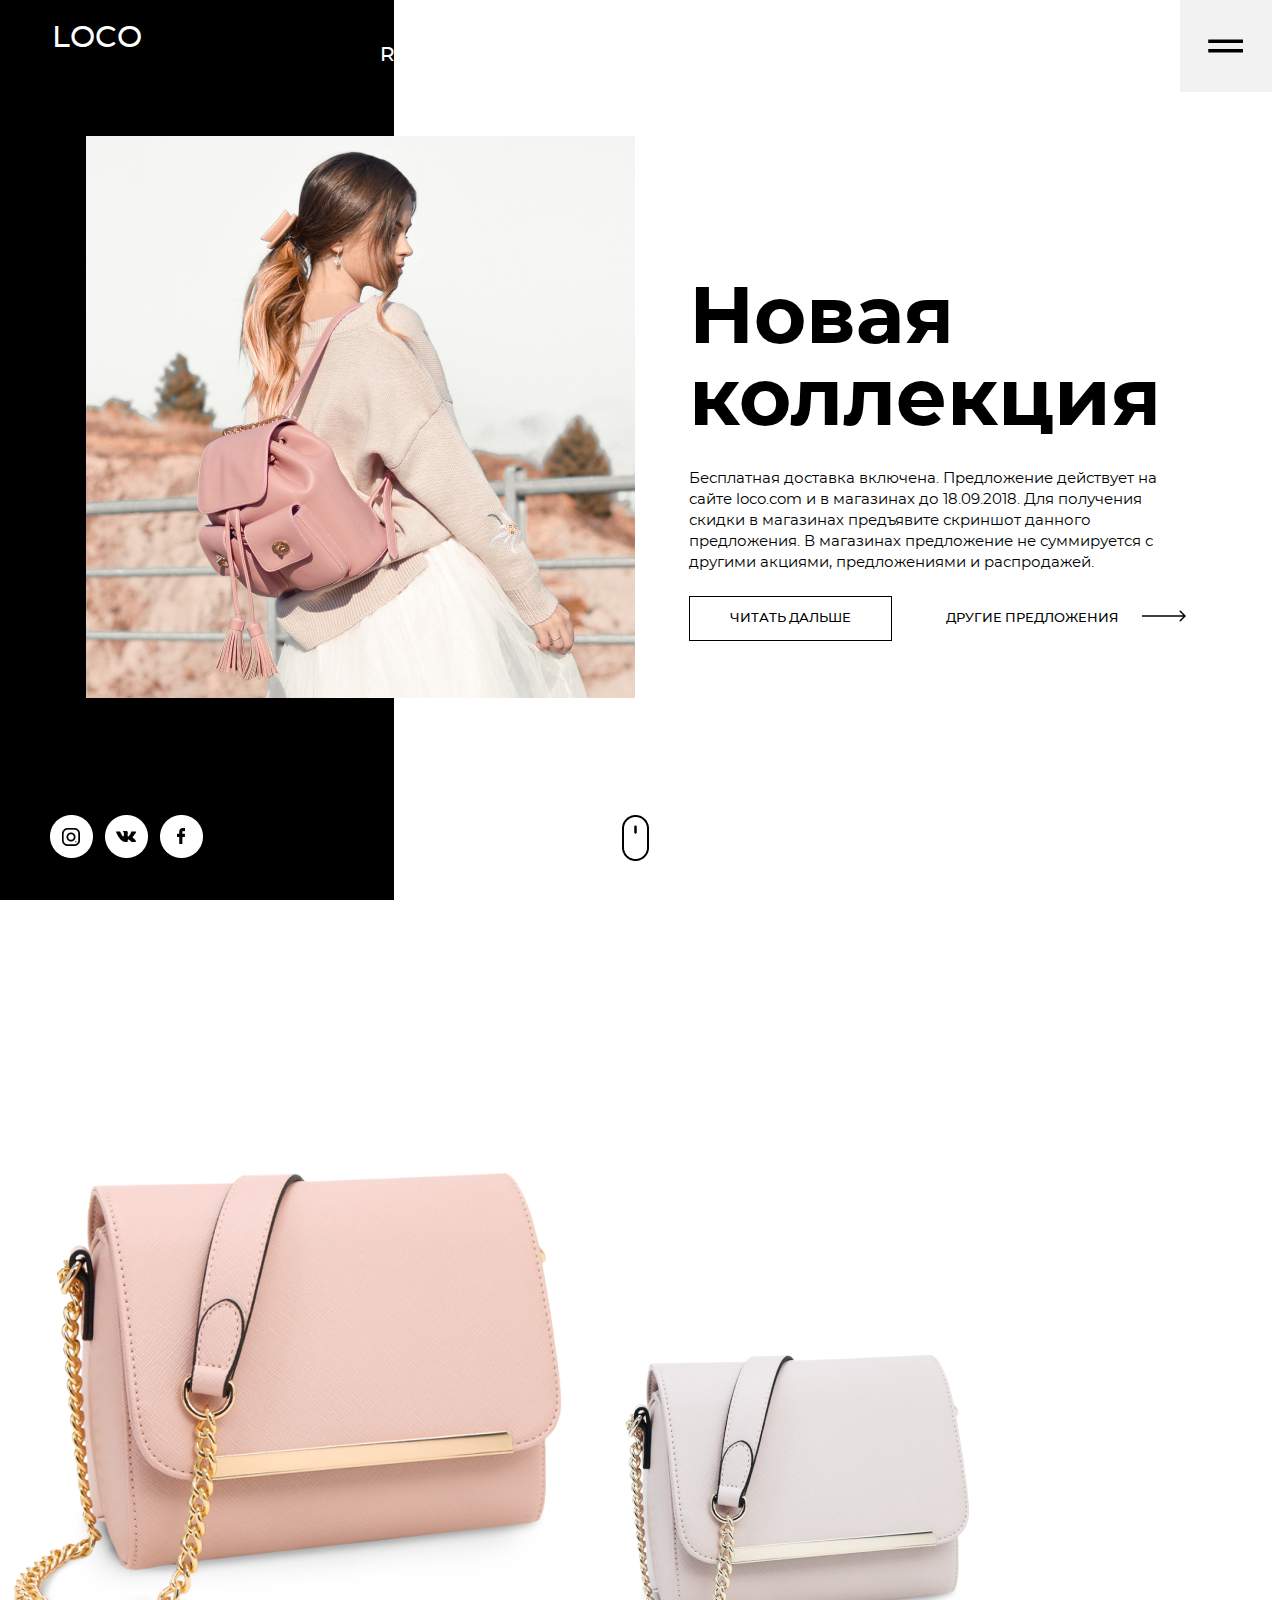
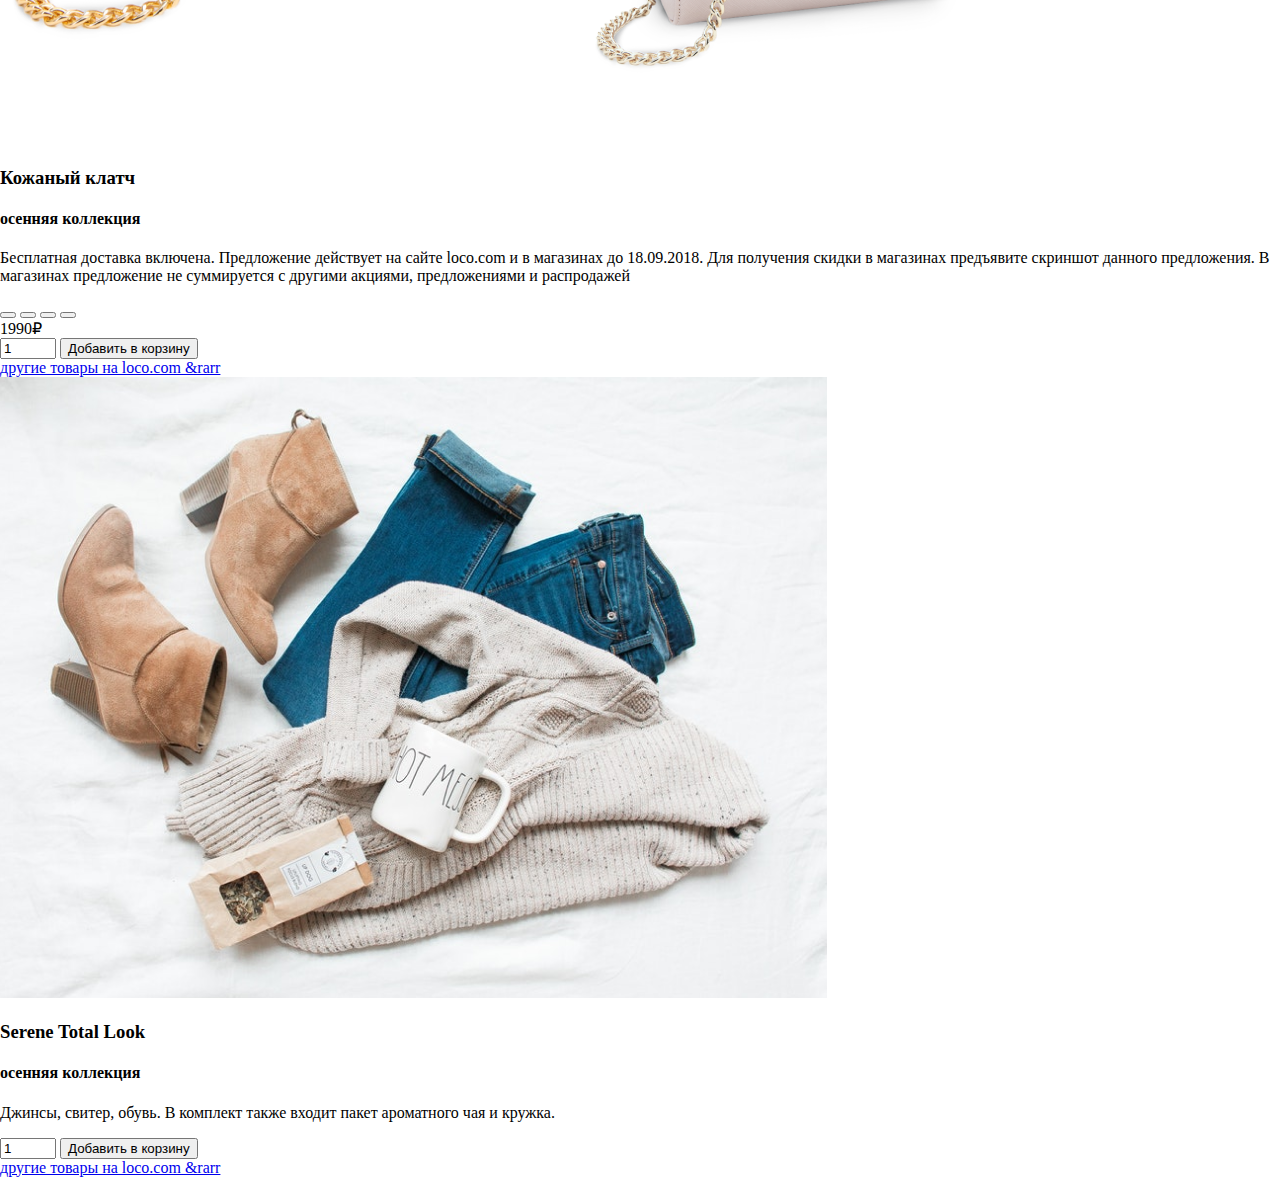
==== index.html @ 94080420 "посавить flex элементы" ====
<!DOCTYPE html>
<html lang="en" dir="ltr">
  <head>
    <meta charset="utf-8">
    <meta name="viewport" content="width=device-width, initial-scale=1.0">
    <title>Loco</title>
    <link rel="stylesheet" href="./fonts.css">
    <link rel="stylesheet" href="./style.css">
  </head>
  <body>
    <section class="wrapper">
    <section class="container">
      <section class="article">
        <header class="article__header">
          <h1 class="article-header__title">
           LOCO
          </h1>
        <select name="article-header__list" class="
    language">
          <option value="RU">RU</option>
          <option value="ENG">ENG</option>
        </select>
        <img src="./img/Vector.png" alt="arrow" class="article-header__arrow">
        <section class="article-header__burger">
         <img src="./img/Menu.png" alt="menu-burger">
        </section>
        </header>
      <section class="article__inner">
      <section class="article-inner__main-picture">
        <img src="./img/pete-bellis-432867-unsplash.png" alt="girl with satchel">
      </section>
      <section class="article-inner__content">
        <h2 class="article-inner__title">
          Новая коллекция
        </h2>
        <p class="article-inner__text">
          Бесплатная доставка включена. Предложение действует на сайте loco.com и в магазинах до 18.09.2018. Для получения скидки в магазинах предъявите скриншот данного предложения. В магазинах предложение не суммируется с другими акциями, предложениями и распродажей.
        </p>
        <section class="article-inner__anchor">
          <a href="#" class="article-inner__anchor-link anchor-link--border">ЧИТАТЬ ДАЛЬШЕ</a>
          <a href="#" class="article-inner__anchor-link">ДРУГИЕ ПРЕДЛОЖЕНИЯ</a>
          <a href="#" class="article-inner__anchor-arrow"><img src="./img/Vector%202.1.png" alt="arrow"></a>
        </section>
        </section>
       </section>
      <section class="article__footer">
        <section class="article-footer__btn">
            <a href="#" class="btn-list btn-list__instagram"> <img src="./img/INST.png" alt="insta"></a>
            <a href="#" class="btn-list btn-list__vk">  <img src="./img/VK.png" alt="vk"></a>
            <a href="#" class="btn-list btn-list__facebook"> <img src="./img/FB.png" alt="facebook"></a>
        </section>
           <img src="./img/Rectangle%2010.png" alt="scroll" class="scrollup-btn">
           <section>
         </section>
      </section>
  </section>
    <section class="content">
      <section class="content__picture">
        <img src="./img/10511040_001%202.1.png" alt="pink bag" class="contentt-picture__pink-bag">
        <img src="./img/10511040_001%202.1%20(2).png" alt="white bag" class="content-picture__white-bag">
      </section>
      <section class="content-description">
        <h3 class="content-description__title">
          Кожаный клатч
        </h3>
        <h4 class="content-description__subtitle">
          осенняя коллекция
        </h4>
        <p class="content-description__text">
          Бесплатная доставка включена. Предложение действует на сайте loco.com и в магазинах до 18.09.2018. Для получения скидки в магазинах предъявите скриншот данного предложения. В магазинах предложение не суммируется с другими акциями, предложениями и распродажей
        </p>
        <form class="content-description__btn-color">
          <button class="content-description__btn-color content-description__btn_grey"></button>
          <button class="content-description__btn-color content-description__btn_red"></button>
          <button class="content-description__btn-color content-description__btn_blue"></button>
          <button class="content-description__btn-color content-description__btn_green"></button>
        </form>
        <section class="content-description__price">
          1990₽
      </section>
      <form class="content-description__btn">
        <input content-description__btn content-description__btn-number type="number" name="num" min="1" max="10" value="1">
        <input class="content-description__btn contentsec-description__btn-bag" name="bag_button" type="button" value="Добавить в корзину">
      </form>
      <section class="content__anchor">
        <a href="#" class="content__anchor-link">другие товары на loco.com &rarr</a>
      </section>
    </section>
    <section class="contents">
      <section class="contents__picture">
        <img src="./img/photo-1516762689617-e1cffcef479d.png" alt="autumn clothes" class="content-picture__autumn clothes">
      </section>
      <section class="contents__description">
        <h3 class="contents-description__title">
          Serene Total Look
        </h3>
        <h4 class="contents-description__subtitle">
          осенняя коллекция
        </h4>
        <p class="contents-description__text">
          Джинсы, свитер, обувь. В комплект также входит пакет ароматного чая и кружка.
      <form class="contents-description__btn">
        <input  class="contents-description__btn contents-description__btn-number" type="number" name="num" min="1" max="10" value="1">
        <input class="contents-description__btn contents-description__btn-bag" name="bag_button" type="button" value="Добавить в корзину">
      </form>
      <section class="contents__anchor">
        <a href="#" class="contents__anchor-link">другие товары на loco.com &rarr</a>
      </section>
    </section>
  </section>
</section>
</section>
</section>
</body>
</html>
---- fonts.css ----
@font-face {
    font-family: 'montserratbold';
    src: url('./fonts/montserrat-bold-webfont.woff2') format('woff2'),
         url('./fonts/montserrat-bold-webfont.woff') format('woff');
    font-weight: 700;
    font-style: normal;

}

@font-face {
    font-family: 'montserratmedium';
    src: url('./fonts/montserrat-medium-webfont.woff2') format('woff2'),
         url('./fonts/montserrat-medium-webfont.woff') format('woff');
    font-weight: 500;
    font-style: normal;

}

@font-face {
    font-family: 'montserratregular';
    src: url('./fonts/montserrat-regular-webfont.woff2') format('woff2'),
         url('./fonts/montserrat-regular-webfont.woff') format('woff');
    font-weight: normal;
    font-style: normal;

}
---- style.css ----
@font-face {
    font-family: 'montserratbold';
    src: url('./fonts/montserrat-bold-webfont.woff2') format('woff2'),
         url('./fonts/montserrat-bold-webfont.woff') format('woff');
    font-weight: 700;
    font-style: normal;

}

@font-face {
    font-family: 'montserratmedium';
    src: url('./fonts/montserrat-medium-webfont.woff2') format('woff2'),
         url('./fonts/montserrat-medium-webfont.woff') format('woff');
    font-weight: 500;
    font-style: normal;

}

@font-face {
    font-family: 'montserratregular';
    src: url('./fonts/montserrat-regular-webfont.woff2') format('woff2'),
         url('./fonts/montserrat-regular-webfont.woff') format('woff');
    font-weight: normal;
    font-style: normal;

}

body {
  position: relative;
  margin-left: 0px;
  margin-top: 0px;
  padding: 0;

}

.wrapper {
  min-height: 100%;

}

.container {
  min-height: 100%;
  overflow: hidden;
  display: flex;
  flex-direction: column;
  width: 100%;
  max-width: 1440px;
  padding:0 0 0 0;
  margin: 0 auto;

}

.article {
   position: relative;
   min-height: 900px;
   display: flex;
   flex-direction: column;
   justify-content: space-between;
   padding-bottom: 0;

}

.article::before {
  content: '';
  position: absolute;
  z-index: -1;
  left: 0;
  top: 0;
  display: block;
  width: 31%;
  height: 100%;
  background-color: black;
}

.article__header {
  display: flex;
  align-items: flex-start;
  padding-left: 0;
  width: 100%;
  height: 92px;
  left: 0px;
  top: 0px;
}

.article-header__title {
  color: white;
  padding-left: 52px;

}

.article-header__title {
  color: white;
  left: 52px;
  top: 36px;
  font-family: 'montserratmedium';
  font-style: normal;
  font-weight: 500;
  font-size: 30px;
  line-height: 37px;

}

.language {
  -webkit-appearance: none;
  border-style: none;
  margin-top: 42px;
  margin-left: 238px;
  width: 31px;
  height: 25px;
  left: 388px;
  top: 42px;
  font-family: 'montserratmedium';
  font-style: normal;
  font-weight: 500;
  font-size: 20px;
  line-height: 24px;
  text-align: right;
  color: #FFFFFF;
  background: none;

}

.article-header__arrow {
  position: absolute;
  width: 11px;
  height: 5.5px;
  left: 426px;
  transform: translateX(-100%);
  top: 54px;

}

.article-header__burger {
  display: flex;
  align-items: stretch;
  justify-content: center;
  width: 92px;
  height: 92px;
  margin-left: auto;
  padding-left: 0;

}

.article__inner {
  max-width: 1100px;
  display: flex;
  align-items: center;
  margin-left: auto;
  margin-right: auto;
  margin-bottom: 70px;
  margin-left: 50px;
  margin-right: 50px;
  align-self: center;

}

.article-inner__main-picture {
  width: 50%;
  margin-right: 54px;

}

.article-inner__content {
  width: 50%;

}

.article-inner__title {
  height: 164px;
  font-family: 'montserratbold';
  font-style: normal;
  font-weight: 700;
  font-size: 80px;
  line-height: 82px;
  margin-bottom: 26px;

}

.article-inner__text {
  max-width: 550px;
  font-family: 'montserratregular';
  font-style: normal;
  font-weight: normal;
  font-size: 15px;
  line-height: 21px;
  margin-bottom: 35px;

  }

.article-inner__anchor-link {
  font-family: 'montserratmedium';
  font-style: normal;
  font-weight: 500;
  font-size: 13px;
  text-decoration: none;
  color: #000;

}

.anchor-link--border {
  border: 1.5px solid #000000;
  padding: 15px 40px;
  margin-right: 50px;

}

 .article-inner__anchor-arrow {
   margin-left: 19px;
   margin-top: 11px;
   width: 43px;
   height: 0px;

}

.article__footer {
  display: flex;
  align-items: flex-start;
  justify-content: space-between;
  padding-left: 50px;
  padding-right: 205px;

}

.article-footer__btn {
  display: flex;

}

.btn-list {
  display: flex;
  align-items: center;
  justify-content: center;
  width: 43px;
  height: 43px;
  margin-right: 12px

}

.btn-list__facebook {
  margin-right: 0;

}

.scrollup-btn {
  width: 27px;
  height: 46px;
  margin-bottom: 39px;
}
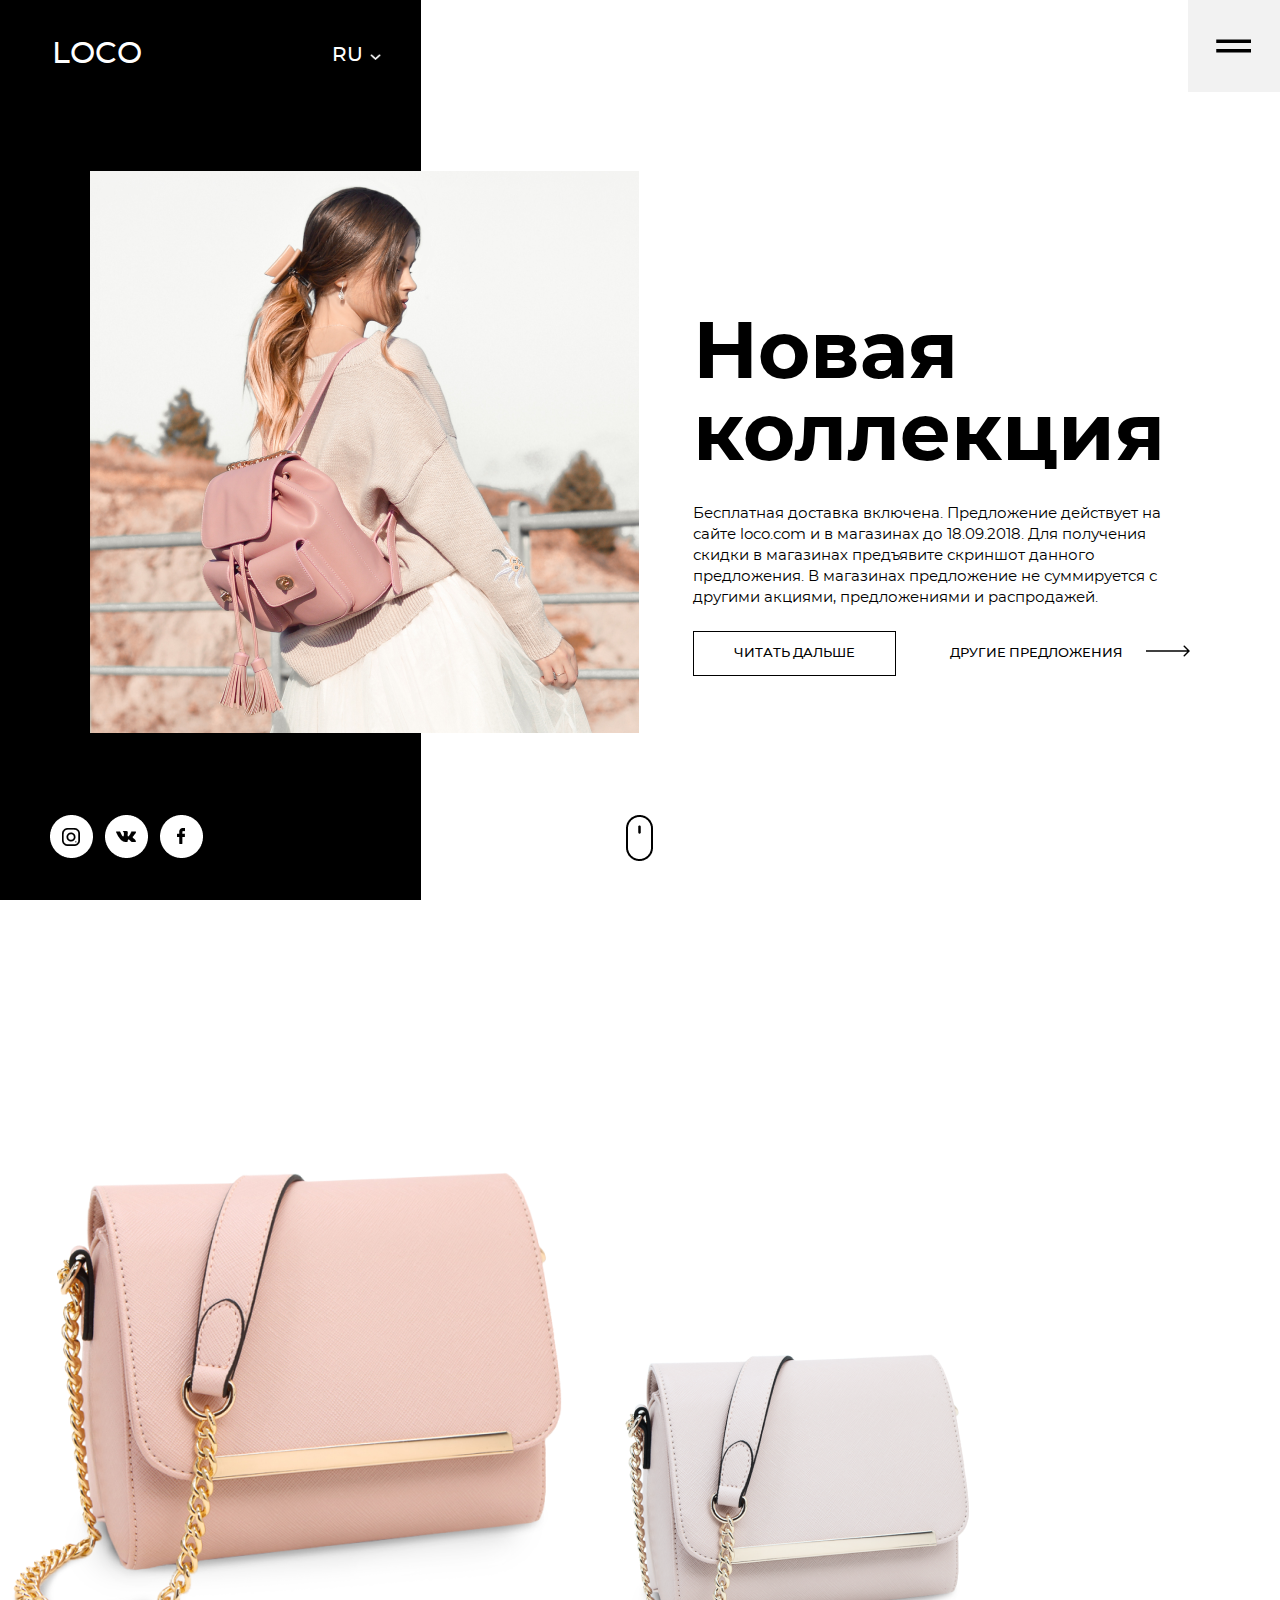
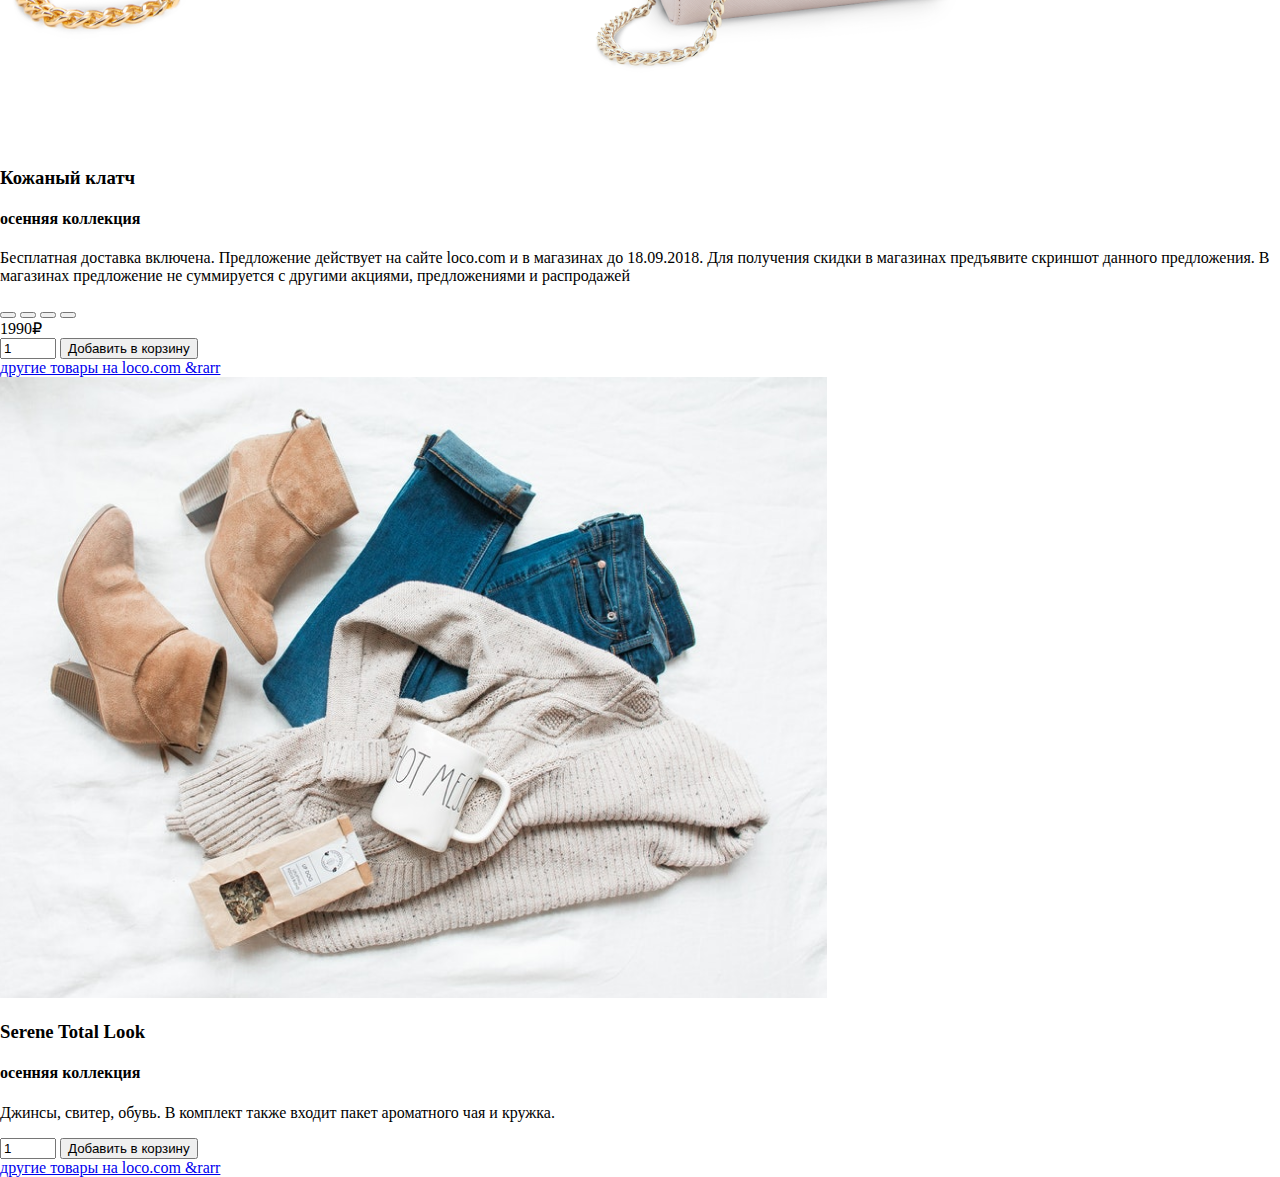
==== commit 02265871: "адаптирование под моб" ====
--- a/index.html
+++ b/index.html
@@ -8,10 +8,10 @@
     <link rel="stylesheet" href="./style.css">
   </head>
   <body>
-    <section class="wrapper">
-    <section class="container">
-      <section class="article">
-        <header class="article__header">
+    <div class="wrapper">
+    <div class="container">
+      <div class="article">
+        <div class="article__header">
           <h1 class="article-header__title">
            LOCO
           </h1>
@@ -21,45 +21,45 @@
           <option value="ENG">ENG</option>
         </select>
         <img src="./img/Vector.png" alt="arrow" class="article-header__arrow">
-        <section class="article-header__burger">
-         <img src="./img/Menu.png" alt="menu-burger">
-        </section>
-        </header>
-      <section class="article__inner">
-      <section class="article-inner__main-picture">
-        <img src="./img/pete-bellis-432867-unsplash.png" alt="girl with satchel">
-      </section>
-      <section class="article-inner__content">
+        <div class="article-header__burger">
+         <img src="./img/Menu.png" alt="menu-burger" class="menu__burger">
+        </div>
+        </div>
+      <div class="article__inner">
+      <div class="article-inner__main-picture">
+        <img src="./img//pete-bellis-432868-unsplash.png" alt="girl with satchel">
+      </div>
+      <div class="article-inner__content">
         <h2 class="article-inner__title">
           Новая коллекция
         </h2>
         <p class="article-inner__text">
           Бесплатная доставка включена. Предложение действует на сайте loco.com и в магазинах до 18.09.2018. Для получения скидки в магазинах предъявите скриншот данного предложения. В магазинах предложение не суммируется с другими акциями, предложениями и распродажей.
         </p>
-        <section class="article-inner__anchor">
+        <div class="article-inner__anchor">
           <a href="#" class="article-inner__anchor-link anchor-link--border">ЧИТАТЬ ДАЛЬШЕ</a>
           <a href="#" class="article-inner__anchor-link">ДРУГИЕ ПРЕДЛОЖЕНИЯ</a>
           <a href="#" class="article-inner__anchor-arrow"><img src="./img/Vector%202.1.png" alt="arrow"></a>
-        </section>
-        </section>
-       </section>
-      <section class="article__footer">
-        <section class="article-footer__btn">
+        </div>
+        </div>
+       </div>
+      <div class="article__footer">
+        <div class="article-footer__btn">
             <a href="#" class="btn-list btn-list__instagram"> <img src="./img/INST.png" alt="insta"></a>
             <a href="#" class="btn-list btn-list__vk">  <img src="./img/VK.png" alt="vk"></a>
             <a href="#" class="btn-list btn-list__facebook"> <img src="./img/FB.png" alt="facebook"></a>
-        </section>
+        </div>
            <img src="./img/Rectangle%2010.png" alt="scroll" class="scrollup-btn">
-           <section>
-         </section>
-      </section>
-  </section>
-    <section class="content">
-      <section class="content__picture">
+           <div>
+         </div>
+      </div>
+  </div>
+    <div class="content">
+      <div class="content__picture">
         <img src="./img/10511040_001%202.1.png" alt="pink bag" class="contentt-picture__pink-bag">
         <img src="./img/10511040_001%202.1%20(2).png" alt="white bag" class="content-picture__white-bag">
-      </section>
-      <section class="content-description">
+      </div>
+      <div class="content-description">
         <h3 class="content-description__title">
           Кожаный клатч
         </h3>
@@ -75,22 +75,22 @@
           <button class="content-description__btn-color content-description__btn_blue"></button>
           <button class="content-description__btn-color content-description__btn_green"></button>
         </form>
-        <section class="content-description__price">
+        <div class="content-description__price">
           1990₽
-      </section>
+      </div>
       <form class="content-description__btn">
         <input content-description__btn content-description__btn-number type="number" name="num" min="1" max="10" value="1">
         <input class="content-description__btn contentsec-description__btn-bag" name="bag_button" type="button" value="Добавить в корзину">
       </form>
-      <section class="content__anchor">
+      <div class="content__anchor">
         <a href="#" class="content__anchor-link">другие товары на loco.com &rarr</a>
-      </section>
-    </section>
-    <section class="contents">
-      <section class="contents__picture">
+      </div>
+    </div>
+    <div class="contents">
+      <div class="contents__picture">
         <img src="./img/photo-1516762689617-e1cffcef479d.png" alt="autumn clothes" class="content-picture__autumn clothes">
-      </section>
-      <section class="contents__description">
+      </div>
+      <div class="contents__description">
         <h3 class="contents-description__title">
           Serene Total Look
         </h3>
@@ -103,13 +103,13 @@
         <input  class="contents-description__btn contents-description__btn-number" type="number" name="num" min="1" max="10" value="1">
         <input class="contents-description__btn contents-description__btn-bag" name="bag_button" type="button" value="Добавить в корзину">
       </form>
-      <section class="contents__anchor">
+      <div class="contents__anchor">
         <a href="#" class="contents__anchor-link">другие товары на loco.com &rarr</a>
-      </section>
-    </section>
-  </section>
-</section>
-</section>
-</section>
+      </div>
+    </div>
+  </div>
+</div>
+</div>
+</div>
 </body>
 </html>
--- a/style.css
+++ b/style.css
@@ -26,9 +26,7 @@
 }
 
 body {
-  position: relative;
-  margin-left: 0px;
-  margin-top: 0px;
+  margin: 0;
   padding: 0;
 
 }
@@ -44,7 +42,6 @@
   display: flex;
   flex-direction: column;
   width: 100%;
-  max-width: 1440px;
   padding:0 0 0 0;
   margin: 0 auto;
 
@@ -67,7 +64,7 @@
   left: 0;
   top: 0;
   display: block;
-  width: 31%;
+  width: 32.92%;
   height: 100%;
   background-color: black;
 }
@@ -75,28 +72,20 @@
 .article__header {
   display: flex;
   align-items: flex-start;
-  padding-left: 0;
-  width: 100%;
-  height: 92px;
-  left: 0px;
-  top: 0px;
+  padding-left: 52px;
+
 }
 
 .article-header__title {
   color: white;
-  padding-left: 52px;
-
-}
-
-.article-header__title {
   color: white;
-  left: 52px;
-  top: 36px;
+  margin-top: 36px;
   font-family: 'montserratmedium';
   font-style: normal;
   font-weight: 500;
   font-size: 30px;
   line-height: 37px;
+  margin-right: 238px;
 
 }
 
@@ -104,11 +93,9 @@
   -webkit-appearance: none;
   border-style: none;
   margin-top: 42px;
-  margin-left: 238px;
+  margin-right: 7px;
   width: 31px;
   height: 25px;
-  left: 388px;
-  top: 42px;
   font-family: 'montserratmedium';
   font-style: normal;
   font-weight: 500;
@@ -121,48 +108,43 @@
 }
 
 .article-header__arrow {
-  position: absolute;
   width: 11px;
   height: 5.5px;
-  left: 426px;
-  transform: translateX(-100%);
-  top: 54px;
+  padding-top: 54px;
 
 }
 
 .article-header__burger {
   display: flex;
-  align-items: stretch;
+  align-items: center;
   justify-content: center;
   width: 92px;
   height: 92px;
   margin-left: auto;
-  padding-left: 0;
 
 }
 
 .article__inner {
   max-width: 1100px;
   display: flex;
+  justify-content: center;
   align-items: center;
-  margin-left: auto;
-  margin-right: auto;
-  margin-bottom: 70px;
   margin-left: 50px;
   margin-right: 50px;
+  margin-bottom: 0px;
   align-self: center;
 
 }
 
 .article-inner__main-picture {
   width: 50%;
+  height: auto;
   margin-right: 54px;
 
 }
 
 .article-inner__content {
   width: 50%;
-
 }
 
 .article-inner__title {
@@ -245,4 +227,165 @@
   width: 27px;
   height: 46px;
   margin-bottom: 39px;
-}
+
+}
+
+@media (max-width: 1350px) {
+    .article-header__title {
+        margin-right: 190px;
+    }
+}
+
+@media (max-width: 1200px) {
+.article-inner__anchor-arrow {
+  display: none;
+    }
+}
+
+@media (max-width: 1100px) {
+    .article-inner__title {
+        font-size: 70px;
+        line-height: 60px;
+    }
+    .language, .article-header__arrow {
+      display: none;
+    }
+}
+
+@media (max-width: 1020px) {
+  .article {
+    height: auto;
+  }
+  .article__header {
+    margin-bottom: 20px;
+    justify-content: space-between;
+  }
+  .article__inner {
+    flex-wrap: wrap;
+    justify-content: center;
+    max-width: 550px;
+    min-width: 450px;
+    min-height: 450px;
+  }
+  .article-inner__main-picture {
+    width: 100%;
+
+    margin: 0;
+    }
+  .article-inner__content {
+    width: 100%;
+    text-align: center;
+    justify-content: center;
+    }
+  .article-inner__title{
+    font-size: 60px;
+    line-height: 50px;
+    height: auto;
+    }
+  .article-inner__text {
+    font-size: 14px;
+    width: auto;
+    justify-content: center;
+    margin: 0 auto;
+    margin-bottom: 60px;
+    }
+  .article::before {
+    display: none;
+    }
+  .article-header__title {
+    color: black;
+    margin-right: 0;
+    }
+  .article-inner__anchor {
+    margin-bottom: 50px;
+    }
+  .article__footer {
+    justify-content: center;
+    padding-right: 50px;
+   }
+  .scrollup-btn {
+    display: none;
+   }
+.article-header__burger{
+  width: 78px;
+  height: 78px;
+  }
+}
+@media (max-width: 990px) {
+.article-inner__title {
+  font-size: 50px;
+}
+.article-inner__main-picture {
+  margin-bottom: 30px;
+}
+}
+@media (max-width: 575px) {
+  .article-inner__main-picture {
+  display: flex;
+  justify-content: center;
+  }
+  .article__inner{
+    max-width: 400px;
+  }
+  .article-inner__text {
+    font-size: 13px;
+  }
+  .article-inner__anchor {
+    display: flex;
+    flex-direction: column;
+    justify-content: center;
+    align-items: center;
+  }
+  .article-inner__anchor-link {
+    font-size: 12px;
+  }
+  .anchor-link--border {
+    margin-bottom: 30px;
+    margin-right: 0;
+  }
+  .article-inner__title {
+    font-size: 40px;
+    line-height: 35px;
+  }
+}
+@media (max-width: 375px){
+  .article-header__burger {
+    width: 70px;
+    height: 69px;
+    margin-left: auto;
+    background: #f2f2f2;
+  }
+  .menu__burger {
+    width: 70px;
+    height: 69px;
+  }
+  .article__header {
+    padding-left: 26px;
+    margin-bottom: 0;
+  }
+  .article-header__title{
+    font-size: 30px;
+    margin-top: 0;
+    margin-bottom: 0;
+    padding-top: 14px;
+  }
+  .article{
+    padding-bottom: 0;
+  }
+  .article__inner {
+    margin: 0;
+    max-width: 560px;
+    min-height: 583px;
+    height: 100%;
+  }
+  .article-inner__text, .article-inner__anchor, .article__footer {
+    display: none;
+  }
+  .article-inner__main-picture {
+    margin-bottom: 0;
+    min-height: 530px;
+    background-image: url('./img/pete-bellis-432867-unsplash.png');
+    background-size: 100%;
+    background-position: cover;
+  }
+}
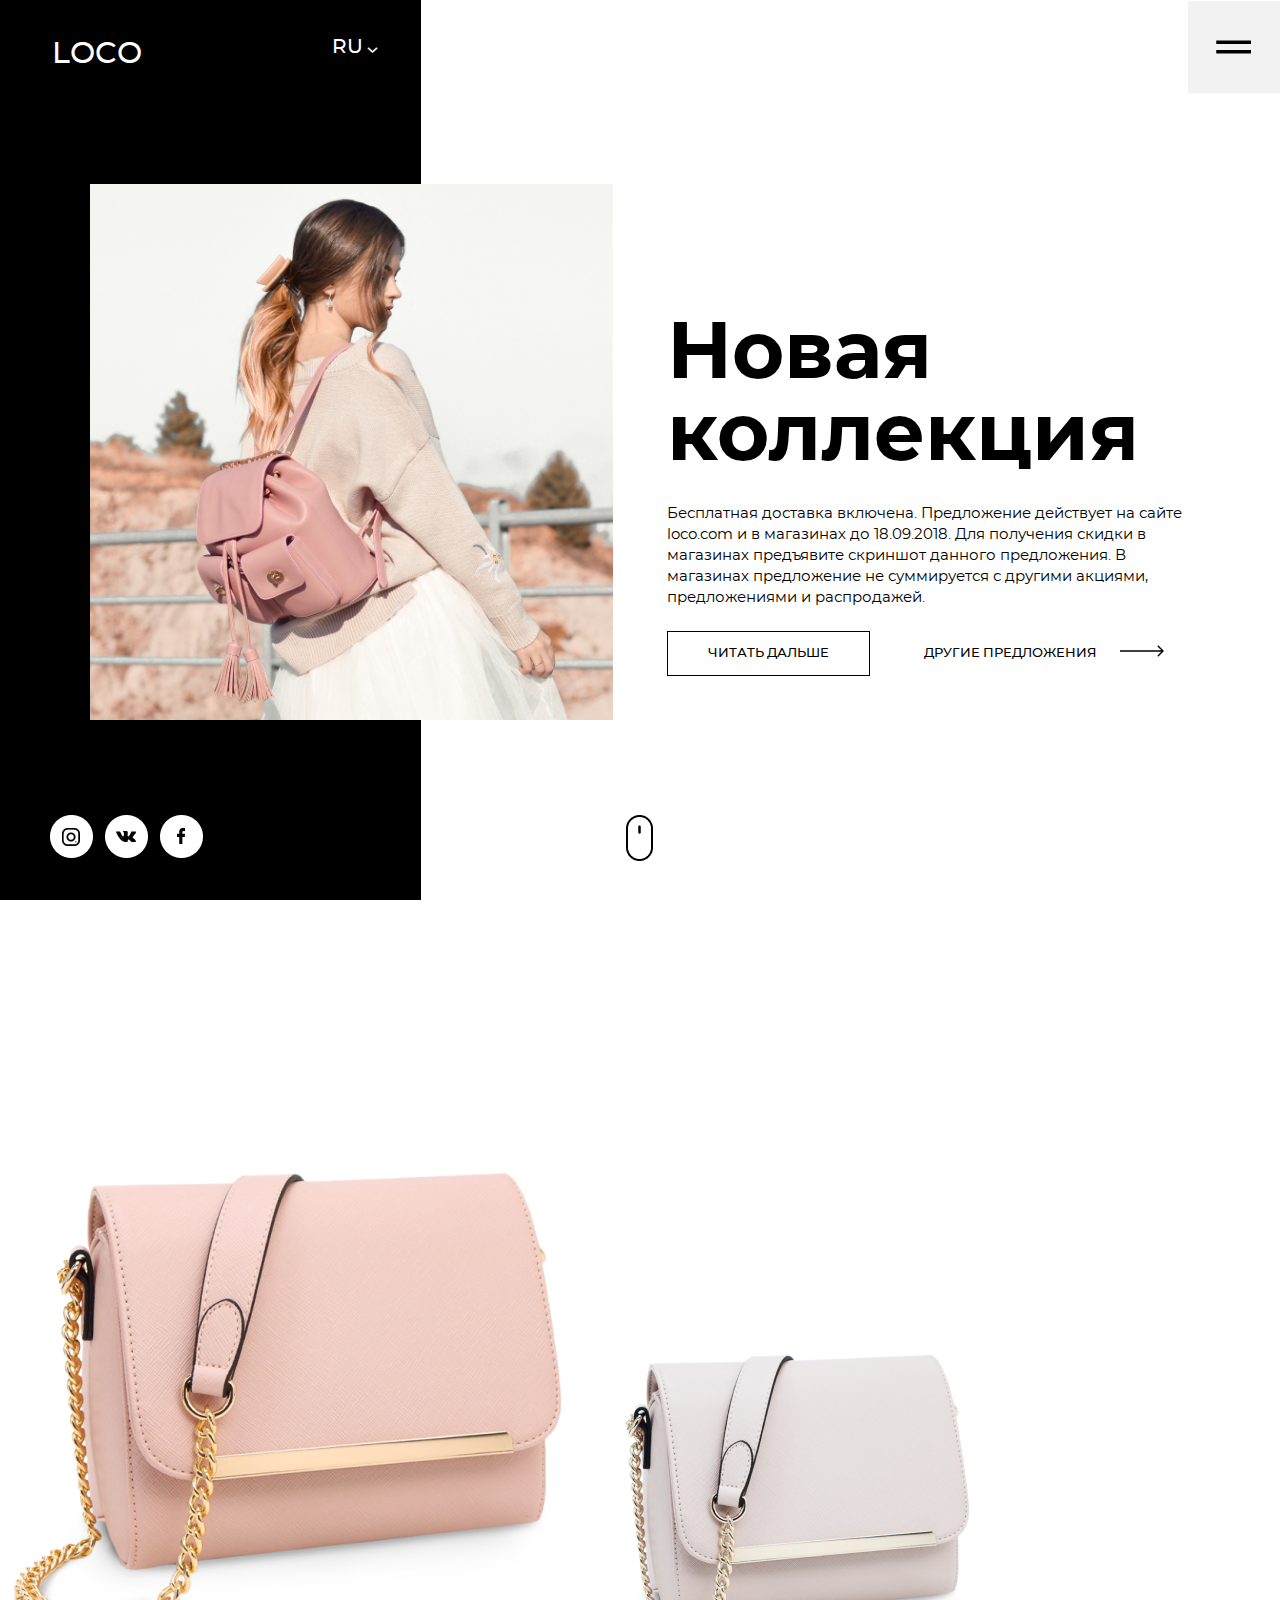
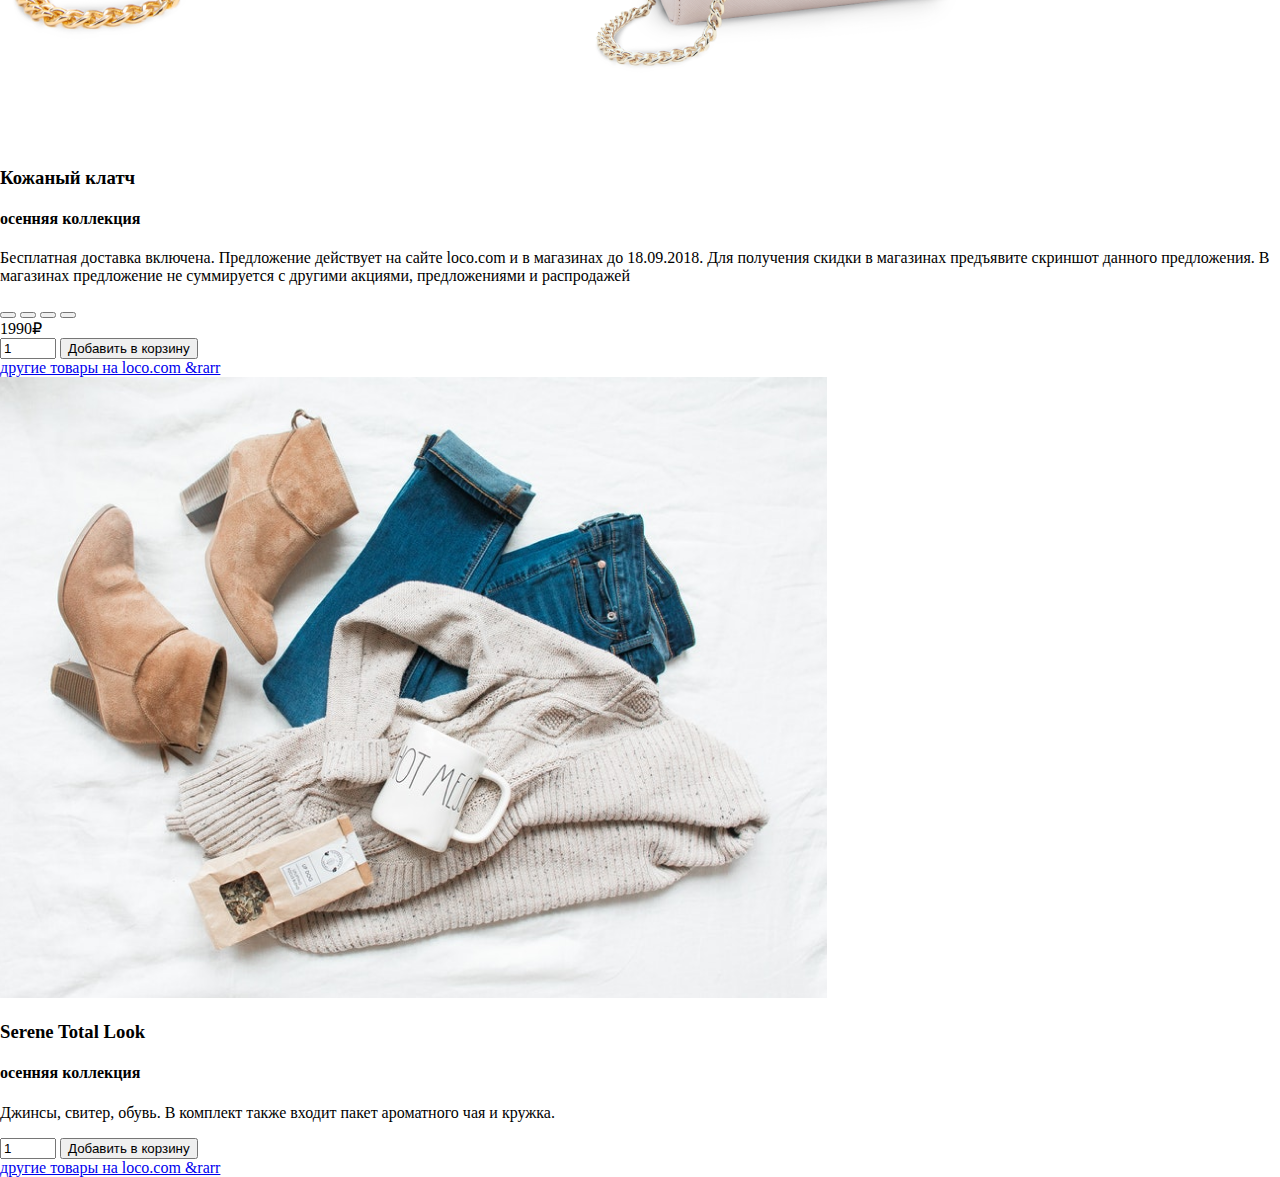
==== commit 855bf4a7: "адаптирование первого блока" ====
--- a/index.html
+++ b/index.html
@@ -15,19 +15,21 @@
           <h1 class="article-header__title">
            LOCO
           </h1>
+          <div class="article-header__language">
         <select name="article-header__list" class="
     language">
           <option value="RU">RU</option>
           <option value="ENG">ENG</option>
         </select>
         <img src="./img/Vector.png" alt="arrow" class="article-header__arrow">
+      </div>
         <div class="article-header__burger">
          <img src="./img/Menu.png" alt="menu-burger" class="menu__burger">
         </div>
         </div>
       <div class="article__inner">
       <div class="article-inner__main-picture">
-        <img src="./img//pete-bellis-432868-unsplash.png" alt="girl with satchel">
+        <img src="./img//pete-bellis-432868-unsplash.png" alt="girl with satchel" class="main-picture__img">
       </div>
       <div class="article-inner__content">
         <h2 class="article-inner__title">
@@ -38,7 +40,7 @@
         </p>
         <div class="article-inner__anchor">
           <a href="#" class="article-inner__anchor-link anchor-link--border">ЧИТАТЬ ДАЛЬШЕ</a>
-          <a href="#" class="article-inner__anchor-link">ДРУГИЕ ПРЕДЛОЖЕНИЯ</a>
+          <a href="#" class="article-inner__anchor-link article-inner__anchor-links">ДРУГИЕ ПРЕДЛОЖЕНИЯ</a>
           <a href="#" class="article-inner__anchor-arrow"><img src="./img/Vector%202.1.png" alt="arrow"></a>
         </div>
         </div>
--- a/style.css
+++ b/style.css
@@ -23,6 +23,11 @@
     font-weight: normal;
     font-style: normal;
 
+}
+
+img {
+  max-width: 100%;
+  height: auto;
 }
 
 body {
@@ -73,27 +78,29 @@
   display: flex;
   align-items: flex-start;
   padding-left: 52px;
+  align-items: center;
 
 }
 
 .article-header__title {
   color: white;
   color: white;
-  margin-top: 36px;
+  margin-top: 0;
+  padding-top: 36px;
   font-family: 'montserratmedium';
   font-style: normal;
   font-weight: 500;
   font-size: 30px;
   line-height: 37px;
   margin-right: 238px;
+  align-items: center;
 
 }
 
 .language {
   -webkit-appearance: none;
   border-style: none;
-  margin-top: 42px;
-  margin-right: 7px;
+  margin-right: 0px;
   width: 31px;
   height: 25px;
   font-family: 'montserratmedium';
@@ -110,7 +117,6 @@
 .article-header__arrow {
   width: 11px;
   height: 5.5px;
-  padding-top: 54px;
 
 }
 
@@ -138,7 +144,6 @@
 
 .article-inner__main-picture {
   width: 50%;
-  height: auto;
   margin-right: 54px;
 
 }
@@ -176,6 +181,7 @@
   font-size: 13px;
   text-decoration: none;
   color: #000;
+  align-items: center;
 
 }
 
@@ -186,11 +192,16 @@
 
 }
 
+.article-inner__anchor-links {
+  margin-right: 19px;
+}
+
  .article-inner__anchor-arrow {
-   margin-left: 19px;
-   margin-top: 11px;
+   margin-left: 0;
+   margin-top: 0;
    width: 43px;
    height: 0px;
+   
 
 }
 
@@ -264,12 +275,11 @@
     flex-wrap: wrap;
     justify-content: center;
     max-width: 550px;
-    min-width: 450px;
     min-height: 450px;
   }
   .article-inner__main-picture {
     width: 100%;
-
+    height: auto;
     margin: 0;
     }
   .article-inner__content {
@@ -317,12 +327,16 @@
 }
 .article-inner__main-picture {
   margin-bottom: 30px;
+  width: 100%;
 }
 }
 @media (max-width: 575px) {
   .article-inner__main-picture {
   display: flex;
   justify-content: center;
+  }
+  .main-picture__img {
+    max-width: 100%
   }
   .article__inner{
     max-width: 400px;
@@ -346,6 +360,11 @@
   .article-inner__title {
     font-size: 40px;
     line-height: 35px;
+  }
+}
+@media (max-width: 479px){
+  .main-picture__img {
+    max-width: 100%
   }
 }
 @media (max-width: 375px){
@@ -371,21 +390,43 @@
   }
   .article{
     padding-bottom: 0;
+    justify-content: center;
+    min-height: auto;
   }
   .article__inner {
+    position: relative;
+    align-self: auto;
     margin: 0;
     max-width: 560px;
-    min-height: 583px;
     height: 100%;
   }
-  .article-inner__text, .article-inner__anchor, .article__footer {
+  .article-inner__text, .article-inner__anchor, .article__footer, .main-picture__img {
     display: none;
   }
   .article-inner__main-picture {
     margin-bottom: 0;
     min-height: 530px;
-    background-image: url('./img/pete-bellis-432867-unsplash.png');
-    background-size: 100%;
-    background-position: cover;
-  }
-}
+    background: url('./img/mob-version.png');
+    background-size: cover;
+    background-position: center;
+    background-repeat: no-repeat;
+
+  }
+  .article-inner__title {
+    position: absolute;
+    left: 25px;
+    bottom: 52px;
+    margin-bottom: 0;
+    text-align: left;
+  }
+  .article-inner__title::after {
+    content: url(./img/стрелка.png);
+    display: block;
+    padding-top: 10px;
+    position: absolute;
+    left: 50%;
+    transform: translateX(-100%);
+  }
+
+
+}
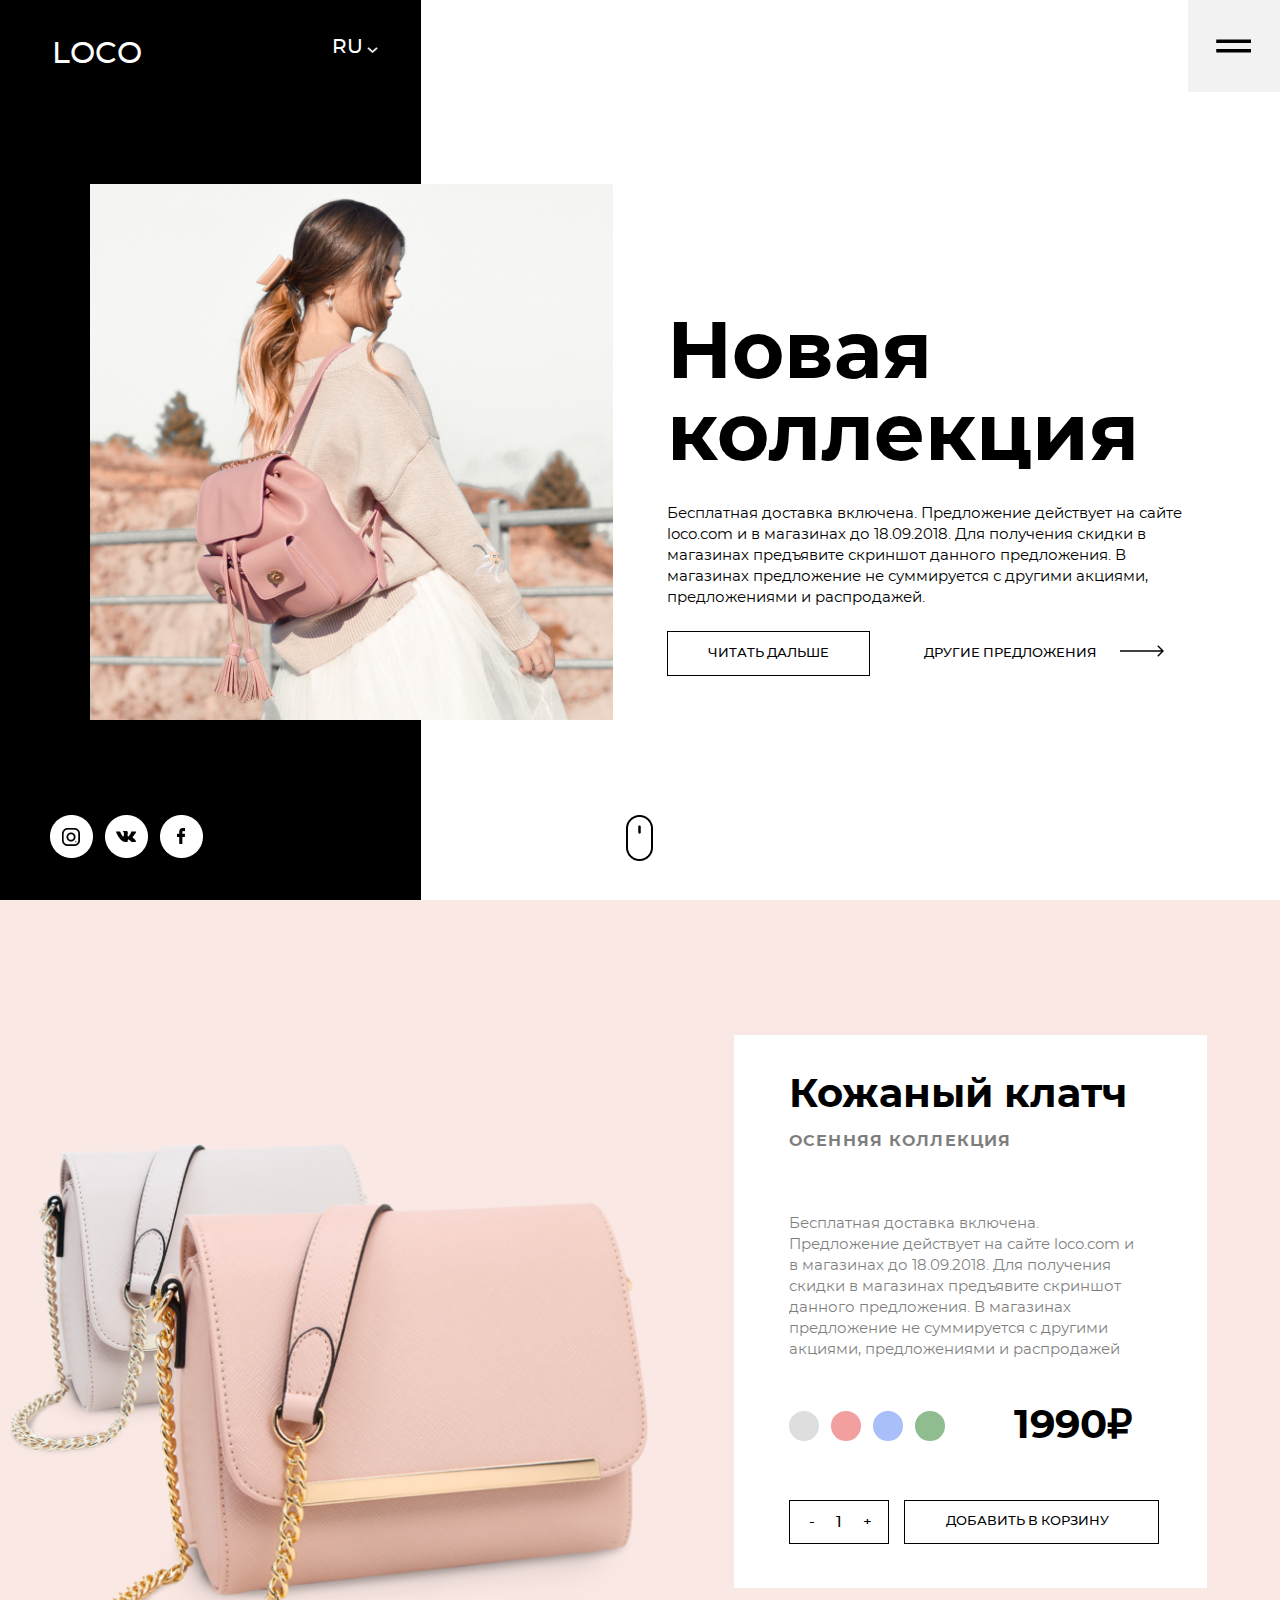
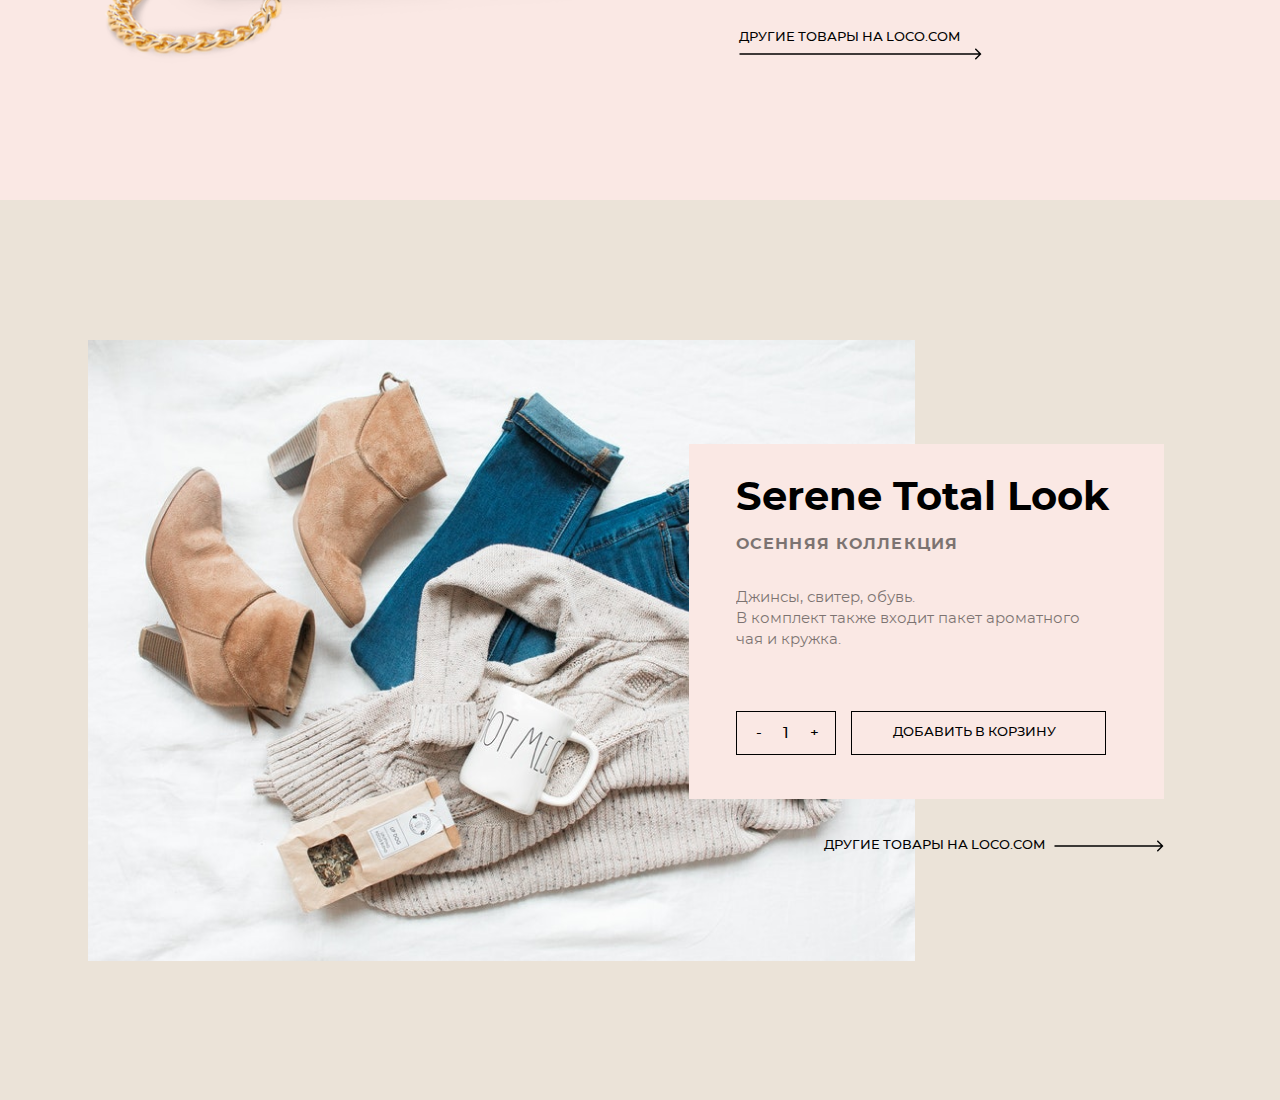
==== commit ba0f45f3: "new blocks" ====
--- a/index.html
+++ b/index.html
@@ -57,11 +57,12 @@
       </div>
   </div>
     <div class="content">
+      <div class="content__inner">
       <div class="content__picture">
-        <img src="./img/10511040_001%202.1.png" alt="pink bag" class="contentt-picture__pink-bag">
-        <img src="./img/10511040_001%202.1%20(2).png" alt="white bag" class="content-picture__white-bag">
+        <img src="./img/bags.png" alt="bags" class="contentt-picture__bags">
       </div>
-      <div class="content-description">
+      <div class="content__description">
+        <div class="content-description__block">
         <h3 class="content-description__title">
           Кожаный клатч
         </h3>
@@ -71,28 +72,40 @@
         <p class="content-description__text">
           Бесплатная доставка включена. Предложение действует на сайте loco.com и в магазинах до 18.09.2018. Для получения скидки в магазинах предъявите скриншот данного предложения. В магазинах предложение не суммируется с другими акциями, предложениями и распродажей
         </p>
-        <form class="content-description__btn-color">
-          <button class="content-description__btn-color content-description__btn_grey"></button>
-          <button class="content-description__btn-color content-description__btn_red"></button>
-          <button class="content-description__btn-color content-description__btn_blue"></button>
-          <button class="content-description__btn-color content-description__btn_green"></button>
-        </form>
+        <div class="content-description__prise-color">
+        <div class="content-description__btn-color">
+          <button class="content-description__btn content-description__btn_grey"></button>
+          <button class="content-description__btn content-description__btn_red"></button>
+          <button class="content-description__btn content-description__btn_blue"></button>
+          <button class="content-description__btn content-description__btn_green"></button>
+        </div>
         <div class="content-description__price">
           1990₽
       </div>
-      <form class="content-description__btn">
-        <input content-description__btn content-description__btn-number type="number" name="num" min="1" max="10" value="1">
-        <input class="content-description__btn contentsec-description__btn-bag" name="bag_button" type="button" value="Добавить в корзину">
-      </form>
-      <div class="content__anchor">
-        <a href="#" class="content__anchor-link">другие товары на loco.com &rarr</a>
-      </div>
     </div>
+      <div class="content-description__input">
+        <div class="content-description__number">
+          <span class="content-description__number-minus">-</span>
+          <span class="content-description__number-1">1</span>
+          <span class="content-description__number-plus">+</span>
+        </div>
+        <a href="#"class="contentsec-description__bag contentsec-description__bag--border">Добавить в корзину</a>
+    </div>
+  </div>
+  <div class="content__anchor">
+    <a href="#" class="content__anchor-link">другие товары на loco.com</a>
+    <span class="content__anchor-arrow"><img src="./img/arrow.png" alt="arrow"></span>
+  </div>
+    </div>
+  </div>
+  </div>
     <div class="contents">
+      <div class="contents__inner">
       <div class="contents__picture">
-        <img src="./img/photo-1516762689617-e1cffcef479d.png" alt="autumn clothes" class="content-picture__autumn clothes">
+        <img src="./img/clothes.png" alt="autumn clothes" class="content-picture__autumn-clothes">
       </div>
       <div class="contents__description">
+        <div class="contents__description-block">
         <h3 class="contents-description__title">
           Serene Total Look
         </h3>
@@ -100,16 +113,23 @@
           осенняя коллекция
         </h4>
         <p class="contents-description__text">
-          Джинсы, свитер, обувь. В комплект также входит пакет ароматного чая и кружка.
-      <form class="contents-description__btn">
-        <input  class="contents-description__btn contents-description__btn-number" type="number" name="num" min="1" max="10" value="1">
-        <input class="contents-description__btn contents-description__btn-bag" name="bag_button" type="button" value="Добавить в корзину">
-      </form>
+          Джинсы, свитер, обувь.
+          <br>В комплект также входит пакет ароматного чая и кружка.
+          <div class="contents-description__input">
+            <div class="contents-description__number">
+              <span class="contents-description__number-minus">-</span>
+              <span class="contents-description__number-1">1</span>
+              <span class="contents-description__number-plus">+</span>
+            </div>
+            <a href="#"class="contentssec-description__bag contentssec-description__bag--border">Добавить в корзину</a>
+            </div>
+          </div>
       <div class="contents__anchor">
-        <a href="#" class="contents__anchor-link">другие товары на loco.com &rarr</a>
+        <a href="#" class="contents__anchor-link">другие товары на loco.com</a>
+        <span class="contents__anchor-arrow"><img src="./img/arrow-last.png" alt="arrow"></span>
       </div>
-    </div>
   </div>
+</div>
 </div>
 </div>
 </div>
--- a/style.css
+++ b/style.css
@@ -46,7 +46,7 @@
   overflow: hidden;
   display: flex;
   flex-direction: column;
-  width: 100%;
+  max-width: 1440px;
   padding:0 0 0 0;
   margin: 0 auto;
 
@@ -124,6 +124,7 @@
   display: flex;
   align-items: center;
   justify-content: center;
+  align-self: flex-start;
   width: 92px;
   height: 92px;
   margin-left: auto;
@@ -201,7 +202,7 @@
    margin-top: 0;
    width: 43px;
    height: 0px;
-   
+
 
 }
 
@@ -251,9 +252,12 @@
 .article-inner__anchor-arrow {
   display: none;
     }
-}
-
-@media (max-width: 1100px) {
+    .article-header__title {
+        margin-right: 170px;
+    }
+}
+
+@media (max-width: 1140px) {
     .article-inner__title {
         font-size: 70px;
         line-height: 60px;
@@ -427,6 +431,414 @@
     left: 50%;
     transform: translateX(-100%);
   }
-
-
-}
+}
+
+.content {
+  min-height: 900px;
+  display: flex;
+  justify-content: flex-end;
+  align-items: center;
+  padding-bottom: 0;
+  background: #FAE8E4;
+  padding-right: 73px;
+
+}
+
+.content__inner {
+  width: 100%;
+  display: flex;
+  align-items: center;
+  margin: 0;
+  align-self: center;
+  justify-content: flex-end;
+
+}
+
+.content__picture {
+  width: 100%;
+  max-width: 676px;
+  display: flex;
+  align-items: center;
+  align-self: center;
+  position: relative;
+  margin-right: 66px;
+
+}
+
+.contentt-picture__bags {}
+
+
+
+.content__description {
+  width: 50%;
+  max-width: 488px;
+  height: auto;
+
+}
+
+.content-description__block {
+  background: #FFFFFF;
+  padding-top: 40px;
+  padding-left: 55px;
+  height: auto;
+  padding: 40px, 65px, 44px, 55px;
+  margin-bottom: 39px;
+
+}
+
+.content-description__title {
+  font-family: 'montserratbold';
+  font-style: normal;
+  font-weight: bold;
+  font-size: 40px;
+  line-height: 41px;
+  margin-top: 0;
+  margin-bottom: 17px;
+
+}
+
+.content-description__subtitle {
+  font-family: 'montserratbold';
+  font-style: normal;
+  font-weight: bold;
+  font-size: 16px;
+  line-height: 16px;
+  letter-spacing: 0.07em;
+  color: #000000;
+  opacity: 0.5;
+  text-transform: uppercase;
+  margin-top: 0;
+  margin-bottom: 64px;
+
+}
+
+.content-description__text {
+  font-family: 'montserratregular';
+  font-style: normal;
+  font-weight: normal;
+  font-size: 15px;
+  line-height: 21px;
+  max-width: 368px;
+  color: #000000;
+  opacity: 0.5;
+  margin-top: 0;
+  margin-bottom: 38px;
+  margin-right: 65px;
+
+}
+
+.content-description__btn-color {
+  display: flex;
+  align-items: center;
+
+}
+
+.content-description__prise-color {
+  display: flex;
+  align-self: center;
+  margin-bottom: 46px;
+
+}
+
+.content-description__btn {
+  width: 30.18px;
+  height: 30px;
+  border-radius: 50%;
+  border: none;
+  margin-right: 11.82px;
+  transition: width .1s linear;
+  transition: height .1s linear;
+
+}
+
+.content-description__btn_grey {
+  background: #DEDEDE;
+
+}
+
+.content-description__btn_red {
+  background: #F29F9F;
+
+}
+
+.content-description__btn_blue {
+  background: #A8BFF9;
+
+}
+
+.content-description__btn_green {
+  background: #90BD8F;
+  margin-right: 68.82px;
+
+}
+
+.content-description__btn:hover {
+  width: 38px;
+  height: 38px;
+
+}
+
+.content-description__price {
+  font-family: 'montserratbold';
+  font-style: normal;
+  font-weight: 700;
+  font-size: 40px;
+  line-height: 56px;
+  margin-right: 75px;
+
+}
+
+.content-description__input {
+  display: flex;
+  flex-direction: row;
+
+}
+
+.content-description__inp {}
+
+.content-description__number {
+
+ width: 100px;
+ height: 44px;
+ border: 1.5px solid #000000;
+ box-sizing: border-box;
+ margin-right: 15px;
+ display: flex;
+ align-items: center;
+ justify-content: space-between;
+ padding: 12px 16px 12px 19px;
+ font-family: 'montserratmedium';
+ font-style: normal;
+ font-weight: 500;
+ font-size: 15px;
+
+}
+
+.content-description__number-1 {
+  position: relative;
+  margin-right: 20px;
+  margin-left: 20px;
+
+}
+
+.contentsec-description__bag {
+  font-family: 'montserratmedium';
+  font-style: normal;
+  font-weight: 500;
+  font-size: 13px;
+  text-decoration: none;
+  color: #000;
+  display: inline-block;
+  text-transform: uppercase;
+  vertical-align: top;
+
+}
+
+.contentsec-description__bag--border {
+  border: 1.5px solid #000000;
+  padding: 14px 49px 15px 41px;
+  margin-bottom: 44px;
+  
+
+}
+
+.content__anchor {
+ padding-left: 5px;
+ align-self: center;
+}
+
+.content__anchor-link {
+  text-decoration: none;
+  color: #000;
+  text-transform: uppercase;
+  font-family: 'montserratmedium';
+  font-style: normal;
+  font-weight: 500;
+  font-size: 13px;
+  line-height: 16px;
+  margin-right: 9px;
+
+}
+
+.contents {
+  position: relative;
+  min-height: 900px;
+  display: flex;
+  align-items: center;
+  padding-bottom: 0;
+  background: #EBE3D8;
+  padding-left: 88px;
+
+}
+
+.contents::before {
+  content: '';
+  position: absolute;
+  z-index: -1;
+  left: 388px;
+  top: 0;
+  display: block;
+  width: 73px;
+  height: 100%;
+  background-color: black;
+
+}
+
+.contents__inner {
+  width: 100%;
+  display: flex;
+  align-items: center;
+  margin: 0;
+  align-self: center;
+  justify-content: flex-start;
+
+}
+
+.contents__picture {
+  width: 100%;
+  max-width: 827px;
+  display: flex;
+  align-items: center;
+  align-self: center;
+
+}
+
+.content-picture__autumn-clothes {
+
+}
+
+.contents__description {
+  position: absolute;
+  width: 40%;
+  max-width: 475px;
+  height: auto;
+  transition: translateX(50%);
+  right: 116px;
+
+
+}
+
+.contents__description-block {
+  max-width: 475px;
+  background: #FAE8E4;
+  padding-top: 34px;
+  padding-left: 47px;
+  padding-right: 53px;
+  height: auto;
+  margin-bottom: 39px;
+
+}
+
+.contents-description__title {
+  font-family: 'montserratbold';
+  font-style: normal;
+  font-weight: bold;
+  font-size: 40px;
+  line-height: 41px;
+  margin-top: 0;
+  margin-bottom: 17px;
+
+}
+
+.contents-description__subtitle {
+  font-family: 'montserratbold';
+  font-style: normal;
+  font-weight: bold;
+  font-size: 16px;
+  line-height: 16px;
+  letter-spacing: 0.07em;
+  color: #000000;
+  opacity: 0.5;
+  text-transform: uppercase;
+  margin-top: 0;
+  margin-bottom: 35px;
+
+}
+
+.contents-description__text {
+  font-family: 'montserratregular';
+  font-style: normal;
+  font-weight: normal;
+  font-size: 15px;
+  line-height: 21px;
+  max-width: 368px;
+  color: #000000;
+  opacity: 0.5;
+  margin-top: 0;
+  margin-bottom: 61px;
+
+}
+
+.contents-description__input {
+  display: flex;
+  flex-direction: row;
+
+}
+
+.contents-description__inp{
+
+}
+
+.contents-description__number {
+
+ width: 100px;
+ height: 44px;
+ border: 1.5px solid #000000;
+ box-sizing: border-box;
+ margin-right: 15px;
+ display: flex;
+ align-items: center;
+ justify-content: space-between;
+ padding: 12px 16px 12px 19px;
+ font-family: 'montserratmedium';
+ font-style: normal;
+ font-weight: 500;
+ font-size: 15px;
+
+}
+
+.contents-description__number-1 {
+  position: relative;
+  margin-right: 20px;
+  margin-left: 20px;
+
+}
+
+.contentssec-description__bag {
+  font-family: 'montserratmedium';
+  font-style: normal;
+  font-weight: 500;
+  font-size: 13px;
+  text-decoration: none;
+  color: #000;
+  display: inline-block;
+  text-transform: uppercase;
+  vertical-align: top;
+
+}
+
+.contentssec-description__bag--border {
+  border: 1.5px solid #000000;
+  padding: 14px 49px 15px 41px;
+  margin-bottom: 44px;
+
+}
+
+.contents__anchor {
+ display: flex;
+ justify-content: flex-end;
+ align-self: center;
+}
+
+.contents__anchor-link {
+  text-decoration: none;
+  color: #000;
+  text-transform: uppercase;
+  font-family: 'montserratmedium';
+  font-style: normal;
+  font-weight: 500;
+  font-size: 13px;
+  line-height: 16px;
+  margin-right: 9px;
+
+}
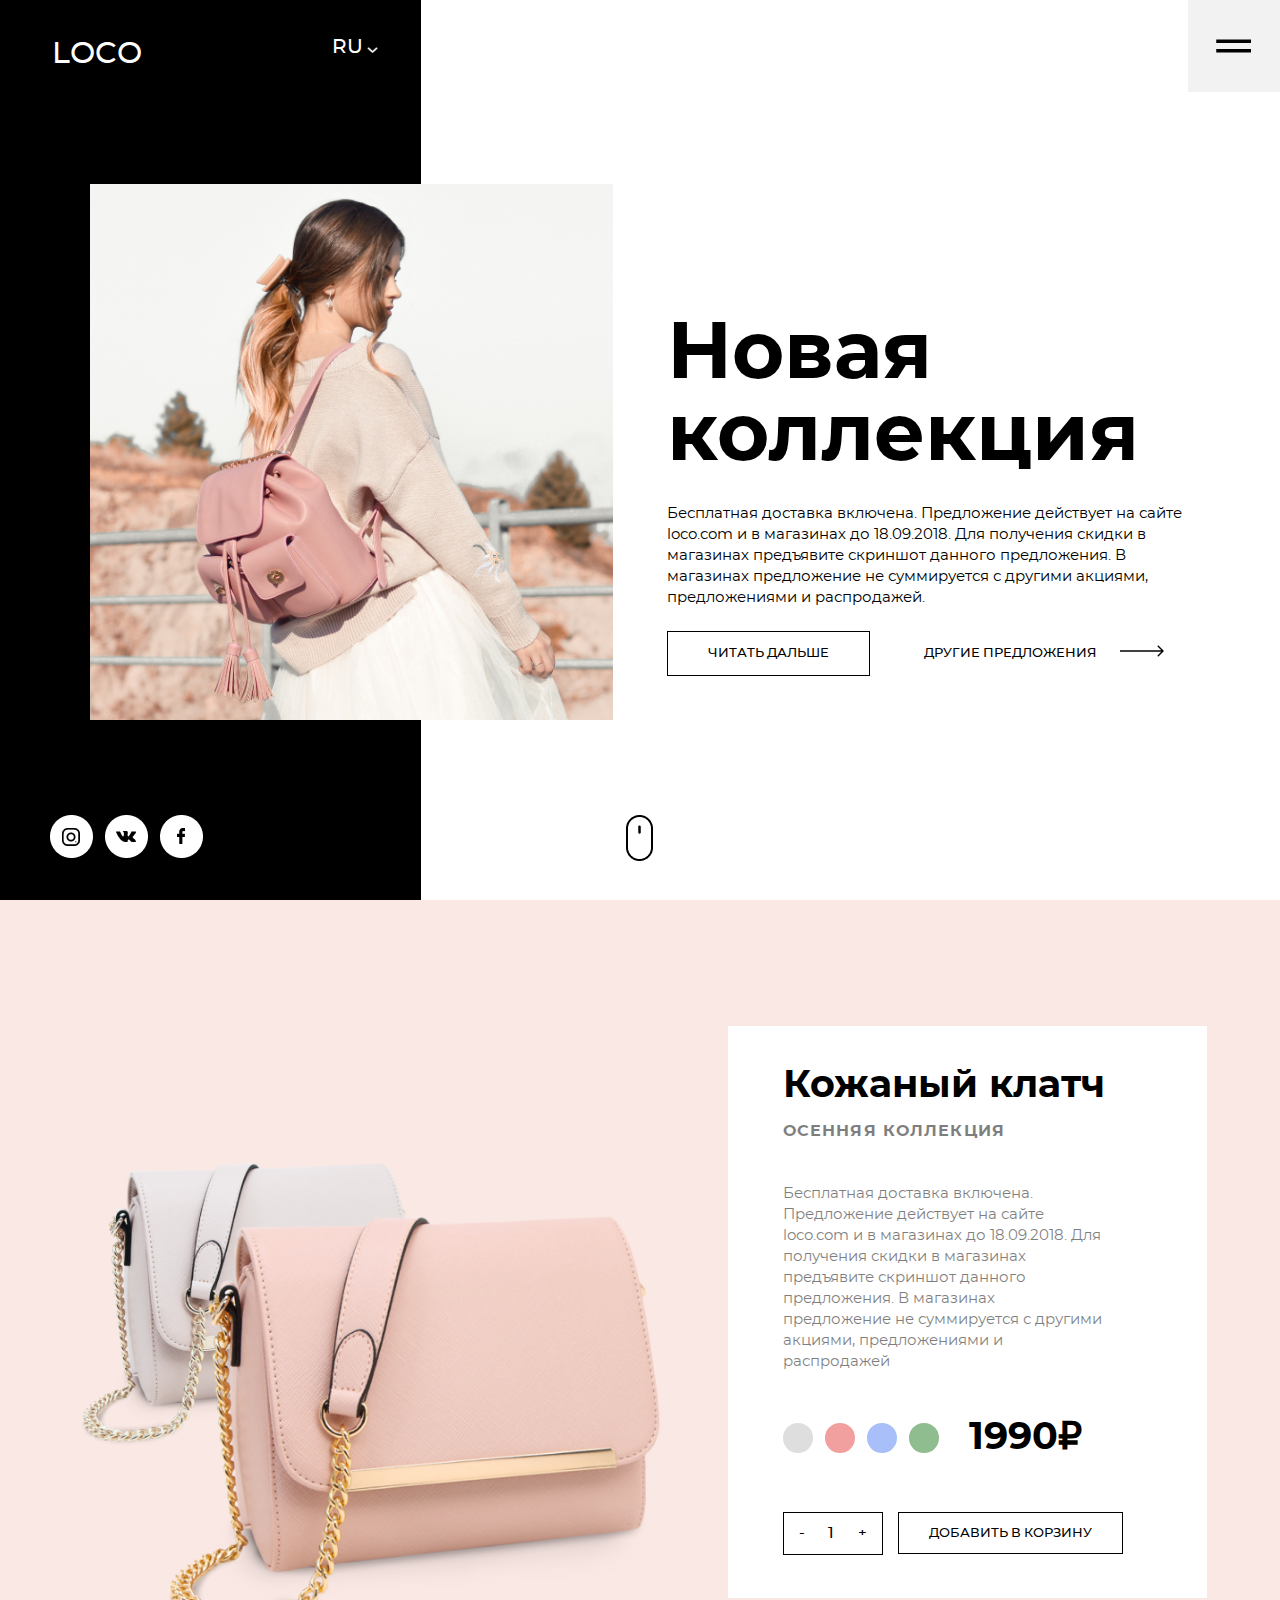
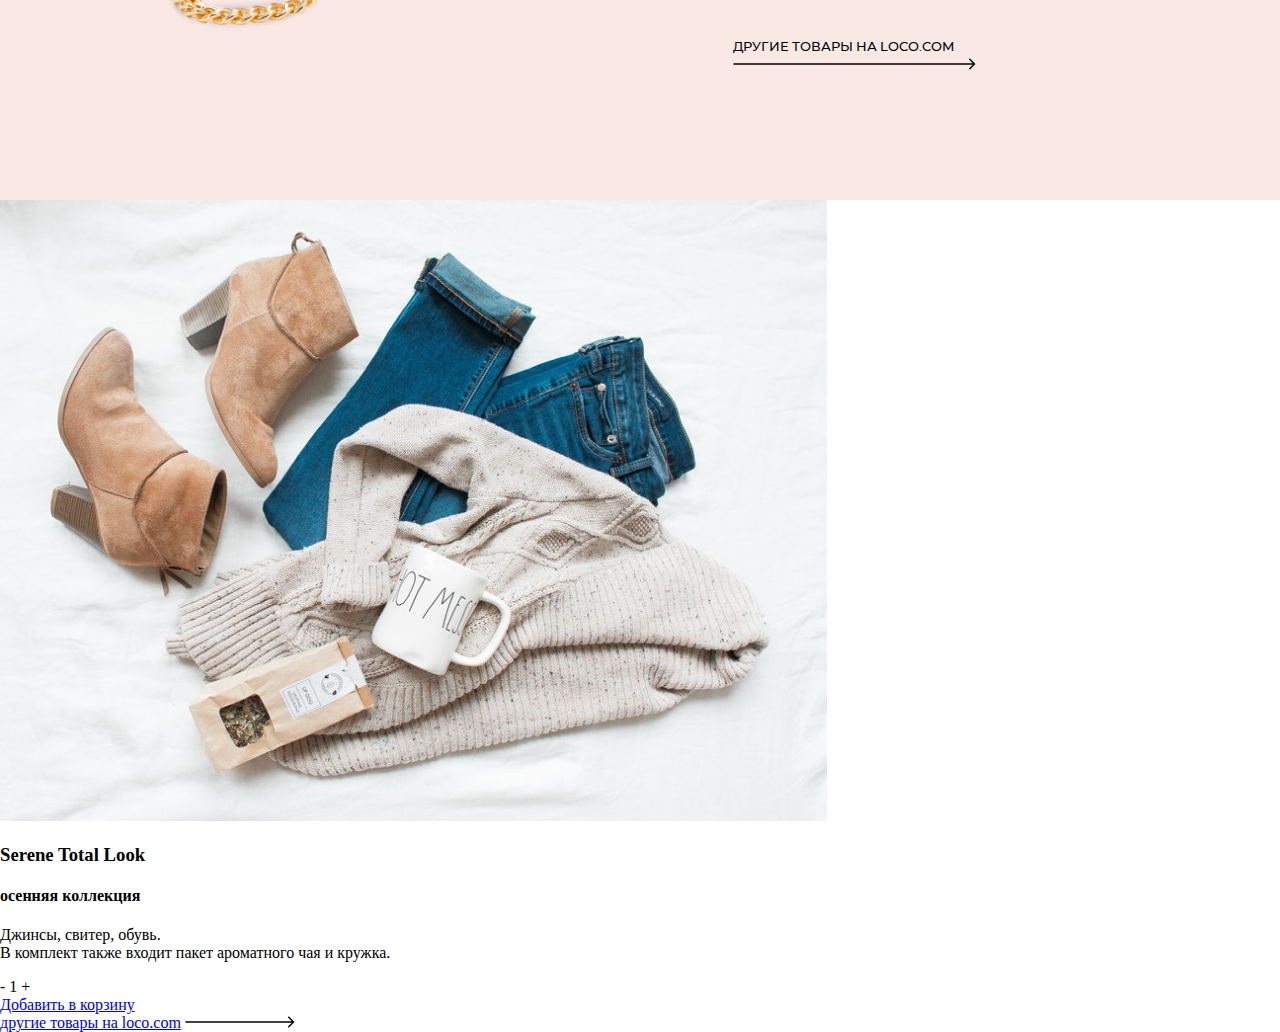
==== commit b8c6af3f: "адаптирование второго блока" ====
--- a/index.html
+++ b/index.html
@@ -60,6 +60,7 @@
       <div class="content__inner">
       <div class="content__picture">
         <img src="./img/bags.png" alt="bags" class="contentt-picture__bags">
+        <img src="./img/rose_bag.png" alt="bags" class="contentt-picture__bag">
       </div>
       <div class="content__description">
         <div class="content-description__block">
--- a/style.css
+++ b/style.css
@@ -267,6 +267,12 @@
     }
 }
 
+@media (max-width: 1050px) {
+  .anchor-link--border {
+    margin-right: 25px;
+  }
+}
+
 @media (max-width: 1020px) {
   .article {
     height: auto;
@@ -441,6 +447,7 @@
   padding-bottom: 0;
   background: #FAE8E4;
   padding-right: 73px;
+  padding-left: 73px;
 
 }
 
@@ -467,7 +474,9 @@
 
 .contentt-picture__bags {}
 
-
+.contentt-picture__bag {
+  display: none;
+}
 
 .content__description {
   width: 50%;
@@ -597,6 +606,478 @@
 .content-description__inp {}
 
 .content-description__number {
+ width: 100px;
+ height: 45px;
+ border: 1.5px solid #000000;
+ box-sizing: border-box;
+ margin-right: 15px;
+ display: flex;
+ align-items: center;
+ justify-content: space-between;
+ padding: 12px 16px 11px 19px;
+ font-family: 'montserratmedium';
+ font-style: normal;
+ font-weight: 500;
+ font-size: 15px;
+
+}
+
+.content-description__number-1 {
+  position: relative;
+  margin-right: 20px;
+  margin-left: 20px;
+
+}
+
+.contentsec-description__bag {
+  font-family: 'montserratmedium';
+  font-style: normal;
+  font-weight: 500;
+  font-size: 13px;
+  text-decoration: none;
+  color: #000;
+  display: inline-block;
+  text-transform: uppercase;
+  vertical-align: top;
+  margin-bottom: 44px;
+
+}
+
+.contentsec-description__bag--border {
+  border: 1.5px solid #000000;
+  padding: 14px 49px 15px 41px;
+
+}
+
+.content__anchor {
+ padding-left: 5px;
+ align-self: center;
+}
+
+.content__anchor-link {
+  text-decoration: none;
+  color: #000;
+  text-transform: uppercase;
+  font-family: 'montserratmedium';
+  font-style: normal;
+  font-weight: 500;
+  font-size: 13px;
+  line-height: 16px;
+  margin-right: 9px;
+
+}
+
+@media (max-width: 1370px) {
+  .content-description__title {
+    font-size: 38px;
+    line-height: 40px;
+  }
+  .content-description__subtitle {
+    margin-bottom: 44px;
+  }
+  .content-description__text {
+    margin-right: 55px;
+  }
+  .content-description__btn_green {
+    margin-right: 30px;
+  }
+  .content-description__price {
+    font-size: 38px;
+  }
+  .content__picture {
+    margin-right: 50px;
+  }
+}
+
+@media (max-width: 1330px) {
+  .contentsec-description__bag--border {
+    padding: 14px 30px 13px 30px;
+  }
+  .content-description__number {
+    padding: 13px 15px 13px 15px;
+    height: 43px;
+    }
+  .content-description__number-1 {
+    margin-right: 12px;
+    margin-left: 12px;
+  }
+  .content-description__block {
+    padding-right: 50px;
+  }
+}
+@media (max-width: 1040px) {
+  .content {
+    height: auto;
+    display: flex;
+    justify-content: center;
+  }
+  .content__inner {
+    flex-wrap: wrap;
+    align-items: flex-start;
+    justify-content: center;
+    max-width: 700px;
+    min-height: 450px;
+    padding-top: 60px;
+}
+  .content__description {
+    width: 100%;
+    max-width: 650px;
+    justify-content: center;
+    margin-bottom: 52px;
+  }
+  .content-description__block {
+    display: block;
+    flex-direction: column;
+    justify-content: center;
+    padding-left: 60px;
+  }
+  .contentt-picture__bags {
+    display: none;
+  }
+  .contentt-picture__bag {
+    display: block;
+    max-height: 810px;
+  }
+  .content__picture {
+    margin-right: 0;
+    display: flex;
+    justify-content: center;
+    margin-bottom:
+  }
+  .content__anchor-link, .content__anchor-arrow {
+    display: none;
+  }
+  .content-description__title {
+    font-size: 40px;
+    line-height: 41px;
+  }
+
+  .content-description__text {
+    font-size: 15px;
+    margin-bottom: 35px;
+    margin-right: 0;
+    max-width: 500px
+  }
+  .content-description__btn_green {
+    margin-right: 68px;
+  }
+  .content-description__number-1 {
+    margin-left: 20px;
+    margin-right: 20px;
+  }
+  .content-description__number {
+    padding: 12px 16px 11px 19px;
+    margin-right: 25px;
+    height: 45px;
+  }
+  .contentsec-description__bag--border {
+    padding: 14px 49px 15px 41px;
+  }
+}
+@media (max-width: 770px) {
+  .content__picture {
+    max-width: 500px;
+    height: auto;
+  }
+  .content-description__title {
+    font-size: 38px;
+    line-height: 40px;
+  }
+  .content-description__text {
+    font-size: 13px;
+    line-height: 20px;
+  }
+  .content-description__price {
+    font-size: 30px;
+    line-height: 40px;
+    margin-right: 0;
+  }
+}
+@media (max-width: 640px) {
+  .contentsec-description__bag--border {
+    padding: 14px 30px 13px 30px;
+  }
+  .content-description__number {
+    padding: 13px 15px 13px 15px;
+    height: 43px;
+    }
+  .content-description__number-1 {
+    margin-right: 12px;
+    margin-left: 12px;
+  }
+  .content-description__input {
+    display: flex;
+    flex-direction: row;
+    justify-content: space-between;
+  }
+}
+@media (max-width: 610px) {
+  .content-description__number {
+    display: none;
+  }
+  .contentsec-description__bag--border {
+    margin: 0 auto;
+    margin-bottom: 40px;
+    padding: 15px 40px 15px 40px;
+  }
+  .content-description__block {
+    padding-left: 50px;
+    padding-right: 50px;
+  }
+  .content-description__title {
+    font-size: 30px;
+    line-height: 19px;
+  }
+  .content-description__subtitle {
+    margin-bottom: 28px;
+  }
+  .content-description__prise-color {
+    display: flex;
+    flex-direction: row;
+    justify-content: space-between;
+  }
+  .content-description__btn_green {
+    margin-right: 0;
+  }
+}
+@media (max-width: 550px) {
+  .content-description__price {
+    font-size: 21px;
+    line-height: 30px;
+    margin-right: 0;
+  }
+  .content {
+    padding-left: 33px;
+    padding-right: 33px;
+  }
+  .content-description__text {
+    font-size: 12px;
+    line-height: 17px;
+    margin-bottom: 25px;
+  }
+  .content-description__title {
+    font-size: 24px;
+    line-height: 24px;
+    margin-bottom: 12px;
+  }
+  .content-description__subtitle {
+    font-size: 15px;
+    line-height: 15px;
+    letter-spacing: 0.07em;
+    margin-bottom: 20px;
+  }
+  .content__picture {
+    max-width: 350px;
+    height: auto;
+  }
+  .content-description__block {
+    padding-right: 55px;
+  }
+}
+@media (max-width: 420px){
+  .content-description__btn {
+    width: 23.35px;
+    height: 22.89px;
+    transition: width .1s linear;
+    transition: height .1s linear;
+  }
+  .content-description__btn:hover {
+    width: 29.39px;
+    height: 29px;
+  }
+  .content-description__block {
+    padding: 15.59px 29px 0px 29px;
+  }
+}
+@media (max-width: 390px) {
+  .content {
+    padding-left: 29px;
+    padding-right: 27px;
+    align-items: flex-start;
+    min-height: auto;
+  }
+  .content__inner {
+    padding-top: 0;
+    position: relative;
+    align-self: auto;
+    margin: 0;
+    height: 100%;
+  }
+  .content-description__text {
+    max-width: 252px;
+    font-size: 9px;
+    line-height: 13px;
+    margin-bottom: 12px;
+  }
+  .content-description__title {
+    font-size: 20px;
+    line-height: 20px;
+    margin-bottom: .85px;
+  }
+  .content-description__subtitle {
+    font-size: 10px;
+    line-height: 10px;
+    letter-spacing: 0.07em;
+    margin-bottom: 16px;
+  }
+  .content__picture {
+    max-width: 224px;
+    height: auto;
+  }
+  .content-description__block {
+    max-width: 350px;
+  }
+  .content-description__price {
+    font-size: 20px;
+    line-height: 28px;
+  }
+  .content-description__prise-color {
+    align-items: flex-start;
+    align-self: center;
+    margin-bottom: 25px;
+  }
+  .contentsec-description__bag--border {
+    width: 260px;
+    margin-bottom: 25.41px;
+    padding: 10px 27px 10px 48px;
+  }
+  .content-description__block {
+    margin-bottom: 0px;
+  }
+  .content-description {
+    margin-bottom: 0;
+}
+
+
+
+
+
+
+
+
+
+.contents {
+  position: relative;
+  min-height: 900px;
+  display: flex;
+  align-items: center;
+  padding-bottom: 0;
+  background: #EBE3D8;
+  padding-left: 88px;
+  padding-right: 88px;
+
+}
+
+.contents::before {
+  content: '';
+  position: absolute;
+  z-index: -1;
+  left: 388px;
+  top: 0;
+  display: block;
+  width: 73px;
+  height: 100%;
+  background-color: black;
+
+}
+
+.contents__inner {
+  width: 100%;
+  display: flex;
+  flex-direction: row;
+  align-items: center;
+  margin: 0;
+  align-self: center;
+  justify-content: flex-start;
+
+}
+
+.contents__picture {
+  width: 100%;
+  max-width: 827px;
+  display: flex;
+  align-items: center;
+  align-self: center;
+
+}
+
+.content-picture__autumn-clothes {
+
+}
+
+.contents__description {
+  position: absolute;
+  width: 40%;
+  max-width: 475px;
+  height: auto;
+  transition: translateX(50%);
+  right: 116px;
+
+
+}
+
+.contents__description-block {
+  max-width: 475px;
+  background: #FAE8E4;
+  padding-top: 34px;
+  padding-left: 47px;
+  padding-right: 53px;
+  height: auto;
+  margin-bottom: 39px;
+
+}
+
+.contents-description__title {
+  font-family: 'montserratbold';
+  font-style: normal;
+  font-weight: bold;
+  font-size: 40px;
+  line-height: 41px;
+  margin-top: 0;
+  margin-bottom: 17px;
+
+}
+
+.contents-description__subtitle {
+  font-family: 'montserratbold';
+  font-style: normal;
+  font-weight: bold;
+  font-size: 16px;
+  line-height: 16px;
+  letter-spacing: 0.07em;
+  color: #000000;
+  opacity: 0.5;
+  text-transform: uppercase;
+  margin-top: 0;
+  margin-bottom: 35px;
+
+}
+
+.contents-description__text {
+  font-family: 'montserratregular';
+  font-style: normal;
+  font-weight: normal;
+  font-size: 15px;
+  line-height: 21px;
+  max-width: 368px;
+  color: #000000;
+  opacity: 0.5;
+  margin-top: 0;
+  margin-bottom: 61px;
+
+}
+
+.contents-description__input {
+  display: flex;
+  flex-direction: row;
+
+}
+
+.contents-description__inp{
+
+}
+
+.contents-description__number {
 
  width: 100px;
  height: 44px;
@@ -614,14 +1095,14 @@
 
 }
 
-.content-description__number-1 {
+.contents-description__number-1 {
   position: relative;
   margin-right: 20px;
   margin-left: 20px;
 
 }
 
-.contentsec-description__bag {
+.contentssec-description__bag {
   font-family: 'montserratmedium';
   font-style: normal;
   font-weight: 500;
@@ -634,189 +1115,6 @@
 
 }
 
-.contentsec-description__bag--border {
-  border: 1.5px solid #000000;
-  padding: 14px 49px 15px 41px;
-  margin-bottom: 44px;
-  
-
-}
-
-.content__anchor {
- padding-left: 5px;
- align-self: center;
-}
-
-.content__anchor-link {
-  text-decoration: none;
-  color: #000;
-  text-transform: uppercase;
-  font-family: 'montserratmedium';
-  font-style: normal;
-  font-weight: 500;
-  font-size: 13px;
-  line-height: 16px;
-  margin-right: 9px;
-
-}
-
-.contents {
-  position: relative;
-  min-height: 900px;
-  display: flex;
-  align-items: center;
-  padding-bottom: 0;
-  background: #EBE3D8;
-  padding-left: 88px;
-
-}
-
-.contents::before {
-  content: '';
-  position: absolute;
-  z-index: -1;
-  left: 388px;
-  top: 0;
-  display: block;
-  width: 73px;
-  height: 100%;
-  background-color: black;
-
-}
-
-.contents__inner {
-  width: 100%;
-  display: flex;
-  align-items: center;
-  margin: 0;
-  align-self: center;
-  justify-content: flex-start;
-
-}
-
-.contents__picture {
-  width: 100%;
-  max-width: 827px;
-  display: flex;
-  align-items: center;
-  align-self: center;
-
-}
-
-.content-picture__autumn-clothes {
-
-}
-
-.contents__description {
-  position: absolute;
-  width: 40%;
-  max-width: 475px;
-  height: auto;
-  transition: translateX(50%);
-  right: 116px;
-
-
-}
-
-.contents__description-block {
-  max-width: 475px;
-  background: #FAE8E4;
-  padding-top: 34px;
-  padding-left: 47px;
-  padding-right: 53px;
-  height: auto;
-  margin-bottom: 39px;
-
-}
-
-.contents-description__title {
-  font-family: 'montserratbold';
-  font-style: normal;
-  font-weight: bold;
-  font-size: 40px;
-  line-height: 41px;
-  margin-top: 0;
-  margin-bottom: 17px;
-
-}
-
-.contents-description__subtitle {
-  font-family: 'montserratbold';
-  font-style: normal;
-  font-weight: bold;
-  font-size: 16px;
-  line-height: 16px;
-  letter-spacing: 0.07em;
-  color: #000000;
-  opacity: 0.5;
-  text-transform: uppercase;
-  margin-top: 0;
-  margin-bottom: 35px;
-
-}
-
-.contents-description__text {
-  font-family: 'montserratregular';
-  font-style: normal;
-  font-weight: normal;
-  font-size: 15px;
-  line-height: 21px;
-  max-width: 368px;
-  color: #000000;
-  opacity: 0.5;
-  margin-top: 0;
-  margin-bottom: 61px;
-
-}
-
-.contents-description__input {
-  display: flex;
-  flex-direction: row;
-
-}
-
-.contents-description__inp{
-
-}
-
-.contents-description__number {
-
- width: 100px;
- height: 44px;
- border: 1.5px solid #000000;
- box-sizing: border-box;
- margin-right: 15px;
- display: flex;
- align-items: center;
- justify-content: space-between;
- padding: 12px 16px 12px 19px;
- font-family: 'montserratmedium';
- font-style: normal;
- font-weight: 500;
- font-size: 15px;
-
-}
-
-.contents-description__number-1 {
-  position: relative;
-  margin-right: 20px;
-  margin-left: 20px;
-
-}
-
-.contentssec-description__bag {
-  font-family: 'montserratmedium';
-  font-style: normal;
-  font-weight: 500;
-  font-size: 13px;
-  text-decoration: none;
-  color: #000;
-  display: inline-block;
-  text-transform: uppercase;
-  vertical-align: top;
-
-}
-
 .contentssec-description__bag--border {
   border: 1.5px solid #000000;
   padding: 14px 49px 15px 41px;
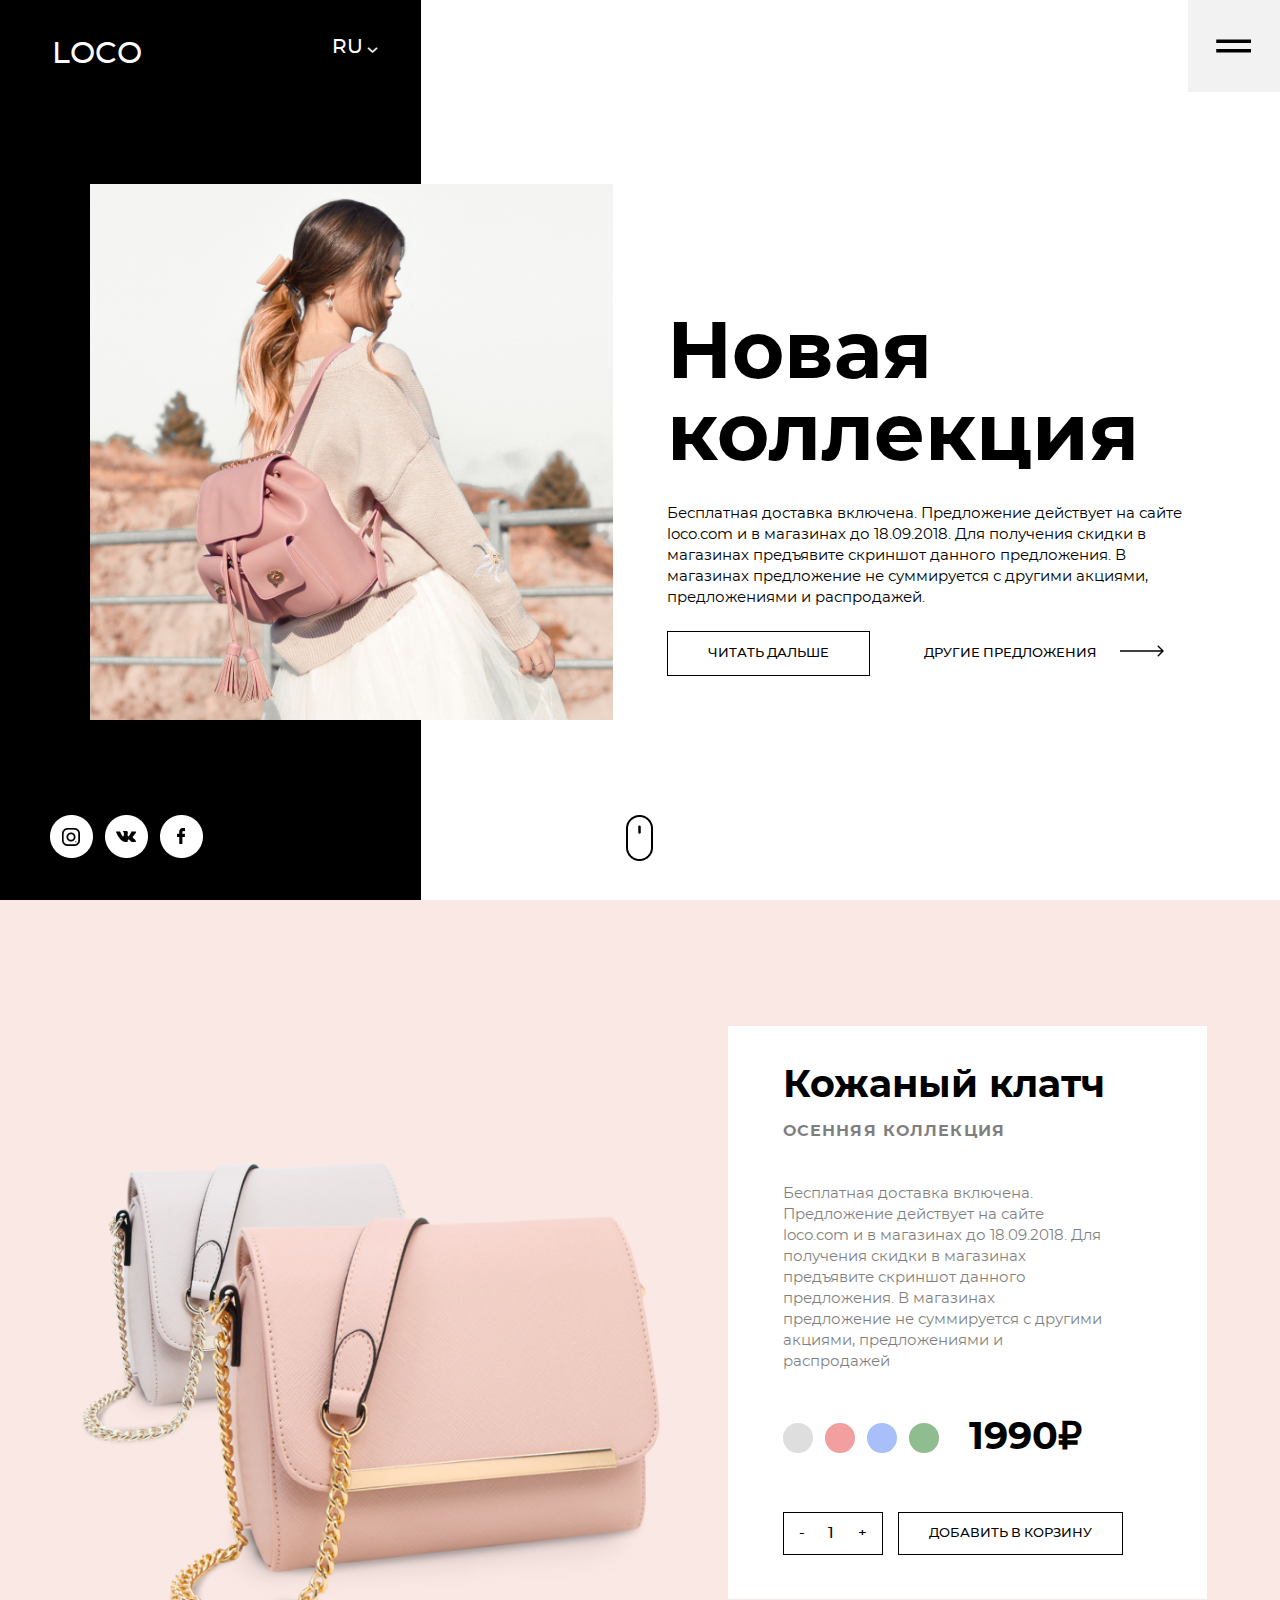
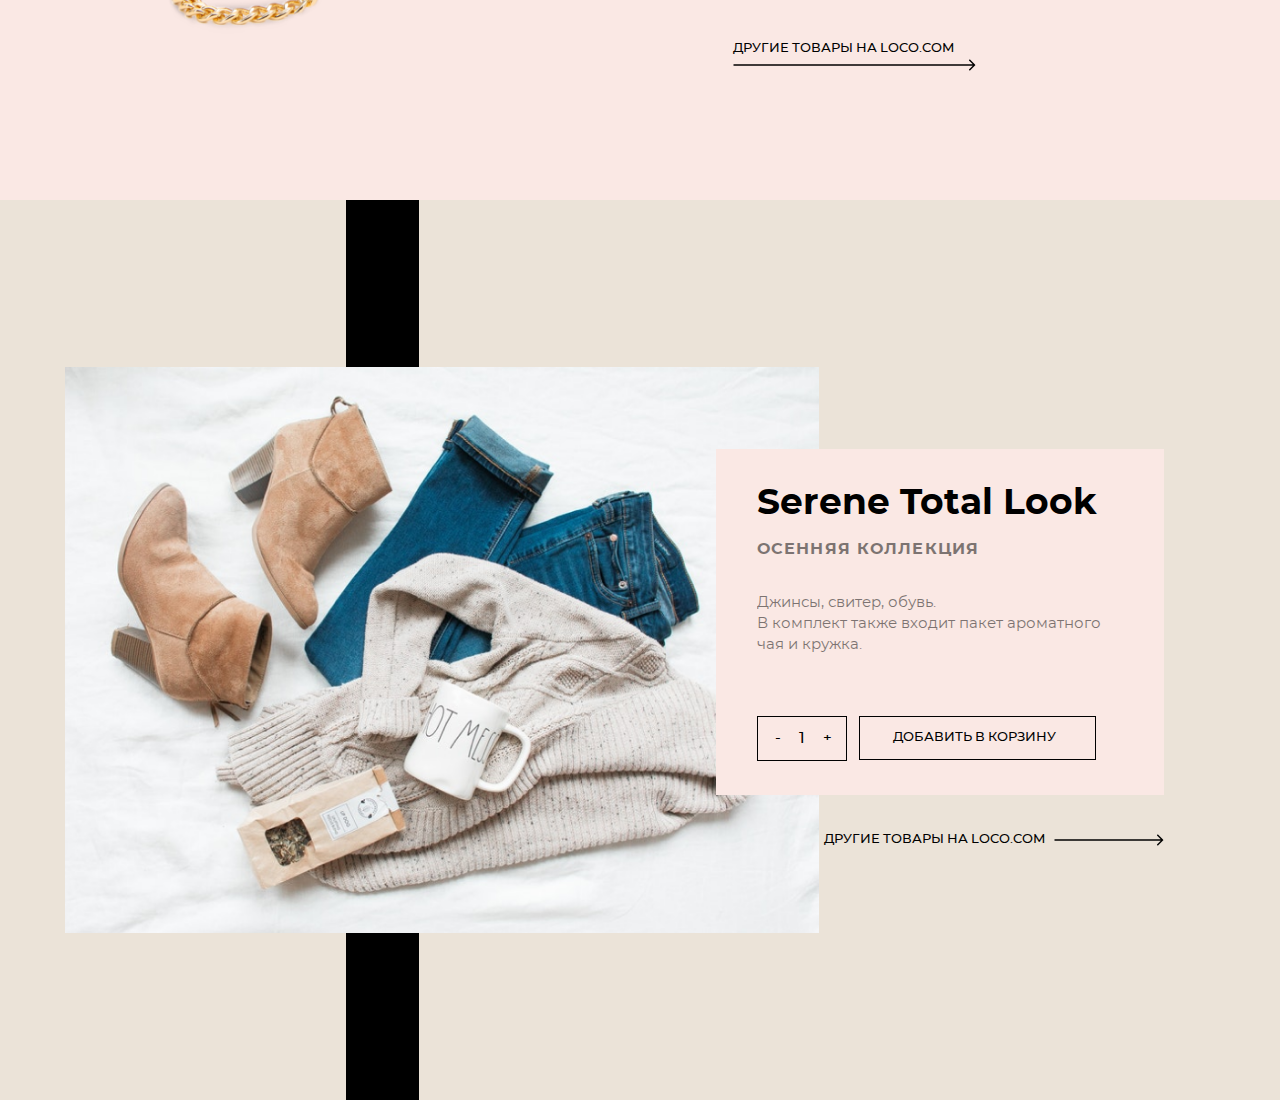
==== commit b93fc81d: "выравнивание блоков по высоте" ====
--- a/index.html
+++ b/index.html
@@ -85,7 +85,7 @@
       </div>
     </div>
       <div class="content-description__input">
-        <div class="content-description__number">
+        <div class="content-description__number content-description__number--border">
           <span class="content-description__number-minus">-</span>
           <span class="content-description__number-1">1</span>
           <span class="content-description__number-plus">+</span>
@@ -117,7 +117,7 @@
           Джинсы, свитер, обувь.
           <br>В комплект также входит пакет ароматного чая и кружка.
           <div class="contents-description__input">
-            <div class="contents-description__number">
+            <div class="contents-description__number contents-description__number--border">
               <span class="contents-description__number-minus">-</span>
               <span class="contents-description__number-1">1</span>
               <span class="contents-description__number-plus">+</span>
--- a/style.css
+++ b/style.css
@@ -607,8 +607,7 @@
 
 .content-description__number {
  width: 100px;
- height: 45px;
- border: 1.5px solid #000000;
+
  box-sizing: border-box;
  margin-right: 15px;
  display: flex;
@@ -619,7 +618,12 @@
  font-style: normal;
  font-weight: 500;
  font-size: 15px;
-
+ margin-bottom: 44px;
+
+}
+
+.content-description__number--border {
+  border: 1.5px solid #000000;
 }
 
 .content-description__number-1 {
@@ -640,6 +644,7 @@
   text-transform: uppercase;
   vertical-align: top;
   margin-bottom: 44px;
+  box-sizing: border-box;
 
 }
 
@@ -667,295 +672,6 @@
 
 }
 
-@media (max-width: 1370px) {
-  .content-description__title {
-    font-size: 38px;
-    line-height: 40px;
-  }
-  .content-description__subtitle {
-    margin-bottom: 44px;
-  }
-  .content-description__text {
-    margin-right: 55px;
-  }
-  .content-description__btn_green {
-    margin-right: 30px;
-  }
-  .content-description__price {
-    font-size: 38px;
-  }
-  .content__picture {
-    margin-right: 50px;
-  }
-}
-
-@media (max-width: 1330px) {
-  .contentsec-description__bag--border {
-    padding: 14px 30px 13px 30px;
-  }
-  .content-description__number {
-    padding: 13px 15px 13px 15px;
-    height: 43px;
-    }
-  .content-description__number-1 {
-    margin-right: 12px;
-    margin-left: 12px;
-  }
-  .content-description__block {
-    padding-right: 50px;
-  }
-}
-@media (max-width: 1040px) {
-  .content {
-    height: auto;
-    display: flex;
-    justify-content: center;
-  }
-  .content__inner {
-    flex-wrap: wrap;
-    align-items: flex-start;
-    justify-content: center;
-    max-width: 700px;
-    min-height: 450px;
-    padding-top: 60px;
-}
-  .content__description {
-    width: 100%;
-    max-width: 650px;
-    justify-content: center;
-    margin-bottom: 52px;
-  }
-  .content-description__block {
-    display: block;
-    flex-direction: column;
-    justify-content: center;
-    padding-left: 60px;
-  }
-  .contentt-picture__bags {
-    display: none;
-  }
-  .contentt-picture__bag {
-    display: block;
-    max-height: 810px;
-  }
-  .content__picture {
-    margin-right: 0;
-    display: flex;
-    justify-content: center;
-    margin-bottom:
-  }
-  .content__anchor-link, .content__anchor-arrow {
-    display: none;
-  }
-  .content-description__title {
-    font-size: 40px;
-    line-height: 41px;
-  }
-
-  .content-description__text {
-    font-size: 15px;
-    margin-bottom: 35px;
-    margin-right: 0;
-    max-width: 500px
-  }
-  .content-description__btn_green {
-    margin-right: 68px;
-  }
-  .content-description__number-1 {
-    margin-left: 20px;
-    margin-right: 20px;
-  }
-  .content-description__number {
-    padding: 12px 16px 11px 19px;
-    margin-right: 25px;
-    height: 45px;
-  }
-  .contentsec-description__bag--border {
-    padding: 14px 49px 15px 41px;
-  }
-}
-@media (max-width: 770px) {
-  .content__picture {
-    max-width: 500px;
-    height: auto;
-  }
-  .content-description__title {
-    font-size: 38px;
-    line-height: 40px;
-  }
-  .content-description__text {
-    font-size: 13px;
-    line-height: 20px;
-  }
-  .content-description__price {
-    font-size: 30px;
-    line-height: 40px;
-    margin-right: 0;
-  }
-}
-@media (max-width: 640px) {
-  .contentsec-description__bag--border {
-    padding: 14px 30px 13px 30px;
-  }
-  .content-description__number {
-    padding: 13px 15px 13px 15px;
-    height: 43px;
-    }
-  .content-description__number-1 {
-    margin-right: 12px;
-    margin-left: 12px;
-  }
-  .content-description__input {
-    display: flex;
-    flex-direction: row;
-    justify-content: space-between;
-  }
-}
-@media (max-width: 610px) {
-  .content-description__number {
-    display: none;
-  }
-  .contentsec-description__bag--border {
-    margin: 0 auto;
-    margin-bottom: 40px;
-    padding: 15px 40px 15px 40px;
-  }
-  .content-description__block {
-    padding-left: 50px;
-    padding-right: 50px;
-  }
-  .content-description__title {
-    font-size: 30px;
-    line-height: 19px;
-  }
-  .content-description__subtitle {
-    margin-bottom: 28px;
-  }
-  .content-description__prise-color {
-    display: flex;
-    flex-direction: row;
-    justify-content: space-between;
-  }
-  .content-description__btn_green {
-    margin-right: 0;
-  }
-}
-@media (max-width: 550px) {
-  .content-description__price {
-    font-size: 21px;
-    line-height: 30px;
-    margin-right: 0;
-  }
-  .content {
-    padding-left: 33px;
-    padding-right: 33px;
-  }
-  .content-description__text {
-    font-size: 12px;
-    line-height: 17px;
-    margin-bottom: 25px;
-  }
-  .content-description__title {
-    font-size: 24px;
-    line-height: 24px;
-    margin-bottom: 12px;
-  }
-  .content-description__subtitle {
-    font-size: 15px;
-    line-height: 15px;
-    letter-spacing: 0.07em;
-    margin-bottom: 20px;
-  }
-  .content__picture {
-    max-width: 350px;
-    height: auto;
-  }
-  .content-description__block {
-    padding-right: 55px;
-  }
-}
-@media (max-width: 420px){
-  .content-description__btn {
-    width: 23.35px;
-    height: 22.89px;
-    transition: width .1s linear;
-    transition: height .1s linear;
-  }
-  .content-description__btn:hover {
-    width: 29.39px;
-    height: 29px;
-  }
-  .content-description__block {
-    padding: 15.59px 29px 0px 29px;
-  }
-}
-@media (max-width: 390px) {
-  .content {
-    padding-left: 29px;
-    padding-right: 27px;
-    align-items: flex-start;
-    min-height: auto;
-  }
-  .content__inner {
-    padding-top: 0;
-    position: relative;
-    align-self: auto;
-    margin: 0;
-    height: 100%;
-  }
-  .content-description__text {
-    max-width: 252px;
-    font-size: 9px;
-    line-height: 13px;
-    margin-bottom: 12px;
-  }
-  .content-description__title {
-    font-size: 20px;
-    line-height: 20px;
-    margin-bottom: .85px;
-  }
-  .content-description__subtitle {
-    font-size: 10px;
-    line-height: 10px;
-    letter-spacing: 0.07em;
-    margin-bottom: 16px;
-  }
-  .content__picture {
-    max-width: 224px;
-    height: auto;
-  }
-  .content-description__block {
-    max-width: 350px;
-  }
-  .content-description__price {
-    font-size: 20px;
-    line-height: 28px;
-  }
-  .content-description__prise-color {
-    align-items: flex-start;
-    align-self: center;
-    margin-bottom: 25px;
-  }
-  .contentsec-description__bag--border {
-    width: 260px;
-    margin-bottom: 25.41px;
-    padding: 10px 27px 10px 48px;
-  }
-  .content-description__block {
-    margin-bottom: 0px;
-  }
-  .content-description {
-    margin-bottom: 0;
-}
-
-
-
-
-
-
-
-
-
 .contents {
   position: relative;
   min-height: 900px;
@@ -971,8 +687,8 @@
 .contents::before {
   content: '';
   position: absolute;
-  z-index: -1;
-  left: 388px;
+  z-index: 1;
+  left: 27%;
   top: 0;
   display: block;
   width: 73px;
@@ -989,7 +705,7 @@
   margin: 0;
   align-self: center;
   justify-content: flex-start;
-
+  z-index: 2;
 }
 
 .contents__picture {
@@ -1010,9 +726,9 @@
   width: 40%;
   max-width: 475px;
   height: auto;
-  transition: translateX(50%);
+  /*transform: translateX(153%);*/
   right: 116px;
-
+  z-index: 2;
 
 }
 
@@ -1078,10 +794,8 @@
 }
 
 .contents-description__number {
-
  width: 100px;
- height: 44px;
- border: 1.5px solid #000000;
+ height: 45px;
  box-sizing: border-box;
  margin-right: 15px;
  display: flex;
@@ -1095,6 +809,10 @@
 
 }
 
+.contents-description__number--border {
+  border: 1.5px solid #000000;
+}
+
 .contents-description__number-1 {
   position: relative;
   margin-right: 20px;
@@ -1112,6 +830,7 @@
   display: inline-block;
   text-transform: uppercase;
   vertical-align: top;
+  
 
 }
 
@@ -1126,6 +845,8 @@
  display: flex;
  justify-content: flex-end;
  align-self: center;
+ z-index: 2;
+
 }
 
 .contents__anchor-link {
@@ -1140,3 +861,560 @@
   margin-right: 9px;
 
 }
+
+@media (max-width: 1370px) {
+  .content-description__title {
+    font-size: 38px;
+    line-height: 40px;
+  }
+  .content-description__subtitle {
+    margin-bottom: 44px;
+  }
+  .content-description__text {
+    margin-right: 55px;
+  }
+  .content-description__btn_green {
+    margin-right: 30px;
+  }
+  .content-description__price {
+    font-size: 38px;
+  }
+  .content__picture {
+    margin-right: 50px;
+  }
+}
+
+@media (max-width: 1330px) {
+  .contentsec-description__bag--border {
+    padding: 14px 30px 13px 30px;
+  }
+  .content-description__number {
+    padding: 13px 15px 13px 15px;
+    }
+  .content-description__number-1 {
+    margin-right: 12px;
+    margin-left: 12px;
+  }
+  .content-description__block {
+    padding-right: 50px;
+  }
+}
+@media (max-width: 1040px) {
+  .content {
+    height: auto;
+    display: flex;
+    justify-content: center;
+  }
+  .content__inner {
+    flex-wrap: wrap;
+    align-items: flex-start;
+    justify-content: center;
+    max-width: 700px;
+    min-height: 450px;
+    padding-top: 60px;
+}
+  .content__description {
+    width: 100%;
+    max-width: 650px;
+    justify-content: center;
+    margin-bottom: 52px;
+  }
+  .content-description__block {
+    display: block;
+    flex-direction: column;
+    justify-content: center;
+    padding-left: 60px;
+  }
+  .contentt-picture__bags {
+    display: none;
+  }
+  .contentt-picture__bag {
+    display: block;
+    max-height: 810px;
+  }
+  .content__picture {
+    margin-right: 0;
+    display: flex;
+    justify-content: center;
+    margin-bottom:
+  }
+  .content__anchor-link, .content__anchor-arrow {
+    display: none;
+  }
+  .content-description__title {
+    font-size: 40px;
+    line-height: 41px;
+  }
+
+  .content-description__text {
+    font-size: 15px;
+    margin-bottom: 35px;
+    margin-right: 0;
+    max-width: 500px
+  }
+  .content-description__btn_green {
+    margin-right: 68px;
+  }
+  .content-description__number-1 {
+    margin-left: 20px;
+    margin-right: 20px;
+  }
+  .content-description__number {
+    padding: 12px 16px 11px 19px;
+    margin-right: 25px;
+    height: 45px;
+  }
+  .contentsec-description__bag--border {
+    padding: 14px 49px 15px 41px;
+  }
+}
+@media (max-width: 770px) {
+  .content__picture {
+    max-width: 500px;
+    height: auto;
+  }
+  .content-description__title {
+    font-size: 38px;
+    line-height: 40px;
+  }
+  .content-description__text {
+    font-size: 13px;
+    line-height: 20px;
+  }
+  .content-description__price {
+    font-size: 30px;
+    line-height: 40px;
+    margin-right: 0;
+  }
+}
+@media (max-width: 640px) {
+  .contentsec-description__bag--border {
+    padding: 14px 30px 13px 30px;
+  }
+  .content-description__number {
+    padding: 13px 15px 13px 15px;
+    height: 43px;
+    }
+  .content-description__number-1 {
+    margin-right: 12px;
+    margin-left: 12px;
+  }
+  .content-description__input {
+    display: flex;
+    flex-direction: row;
+    justify-content: space-between;
+  }
+}
+@media (max-width: 610px) {
+  .content-description__number {
+    display: none;
+  }
+  .contentsec-description__bag--border {
+    margin: 0 auto;
+    margin-bottom: 40px;
+    padding: 15px 40px 15px 40px;
+  }
+  .content-description__block {
+    padding-left: 50px;
+    padding-right: 50px;
+  }
+  .content-description__title {
+    font-size: 30px;
+    line-height: 19px;
+  }
+  .content-description__subtitle {
+    margin-bottom: 28px;
+  }
+  .content-description__prise-color {
+    display: flex;
+    flex-direction: row;
+    justify-content: space-between;
+  }
+  .content-description__btn_green {
+    margin-right: 0;
+  }
+}
+@media (max-width: 550px) {
+  .content-description__price {
+    font-size: 21px;
+    line-height: 30px;
+    margin-right: 0;
+  }
+  .content {
+    padding-left: 33px;
+    padding-right: 33px;
+  }
+  .content-description__text {
+    font-size: 12px;
+    line-height: 17px;
+    margin-bottom: 25px;
+  }
+  .content-description__title {
+    font-size: 24px;
+    line-height: 24px;
+    margin-bottom: 12px;
+  }
+  .content-description__subtitle {
+    font-size: 15px;
+    line-height: 15px;
+    letter-spacing: 0.07em;
+    margin-bottom: 20px;
+  }
+  .content__picture {
+    max-width: 350px;
+    height: auto;
+  }
+  .content-description__block {
+    padding-right: 55px;
+  }
+}
+@media (max-width: 420px){
+  .content-description__btn {
+    width: 23.35px;
+    height: 22.89px;
+    transition: width .1s linear;
+    transition: height .1s linear;
+  }
+  .content-description__btn:hover {
+    width: 29.39px;
+    height: 29px;
+  }
+  .content-description__block {
+    padding: 15.59px 29px 0px 29px;
+  }
+}
+@media (max-width: 390px) {
+  .content {
+    padding-left: 29px;
+    padding-right: 27px;
+    align-items: flex-start;
+    min-height: auto;
+  }
+  .content__inner {
+    padding-top: 0;
+    position: relative;
+    align-self: auto;
+    margin: 0;
+    height: 100%;
+  }
+  .content-description__text {
+    max-width: 252px;
+    font-size: 9px;
+    line-height: 13px;
+    margin-bottom: 12px;
+  }
+  .content-description__title {
+    font-size: 20px;
+    line-height: 20px;
+    margin-bottom: .85px;
+  }
+  .content-description__subtitle {
+    font-size: 10px;
+    line-height: 10px;
+    letter-spacing: 0.07em;
+    margin-bottom: 16px;
+  }
+  .content__picture {
+    max-width: 224px;
+    height: auto;
+  }
+  .content-description__block {
+    max-width: 350px;
+  }
+  .content-description__price {
+    font-size: 20px;
+    line-height: 28px;
+  }
+  .content-description__prise-color {
+    align-items: flex-start;
+    align-self: center;
+    margin-bottom: 25px;
+  }
+  .contentsec-description__bag--border {
+    width: 260px;
+    margin-bottom: 25.41px;
+    padding: 10px 27px 10px 48px;
+  }
+  .content-description__block {
+    margin-bottom: 0px;
+  }
+  .content-description {
+    margin-bottom: 0;
+  }
+}
+
+
+
+@media (max-width: 1330px){
+  .contents__picture {
+    width: 65%;
+    align-items: center;
+    align-self: center;
+  }
+  .contents {
+    padding-left: 65px;
+    padding-right: 55px;
+  }
+  .contents__inner {
+    align-self: center;
+  }
+  .contents__description {
+    width: 35%;
+    max-width: 470px;
+  }
+  .contents__description-block {
+    margin-bottom: 37px;
+    max-width: 470px;
+    padding-right: 41px;
+    padding-left: 41px;
+  }
+  .contents-description__number {
+   width: 90px;
+   min-height: 45px;
+   margin-right: 12px;
+   padding: 12px 14px 12px 17px;
+  }
+  .contents-description__number-1 {
+    margin-right: 17px;
+    margin-left: 17px;
+  }
+  .contentssec-description__bag--border {
+    padding: 14px 39px 15px 33px;
+    margin-bottom: 35px;
+  }
+  .contents-description__title {
+    font-size: 36px;
+  }
+}
+@media (max-width: 1210px) {
+  .contents__description-block {
+    padding-left: 30px;
+    padding-right: 27px;
+  }
+}
+@media (max-width: 1138px) {
+  .contentssec-description__bag--border {
+    padding: 14px 30px 15px 26px;
+    margin-bottom: 35px;
+  }
+  .contents__description {
+    width: 40%;
+    max-width: 450px;
+  }
+  .contents__picture {
+    width: 55%;
+  }
+  .contents-description__title {
+    margin-bottom: 15px;
+  }
+  .contents-description__subtitle {
+    margin-bottom: 25px;
+  }
+  .contents-description__text {
+    margin-bottom: 30px;
+  }
+}
+@media (max-width: 1040px) {
+  .contents {
+    display: flex;
+    justify-content: center;
+    align-items: flex-start;
+  }
+  .contents__inner {
+    flex-wrap: wrap;
+    align-items: center;
+    max-width: 700px;
+    height: auto;
+    padding-top: 70px;
+}
+  .contents::before {
+    width: 55px;
+  }
+  .contents__description {
+    width: 100%;
+    justify-content: center;
+    position: inherit;
+    margin-top: -30px;
+    transform: translateX(20%);
+  }
+  .contents-description__block {
+    padding-left: 70px;
+    margin: 40px;
+  }
+  .contents__picture {
+    width: 100%;
+    max-width: 835px;
+    margin-bottom: 0;
+  }
+  .contents__anchor {
+    justify-content: flex-end;
+    margin-bottom: 60px;
+  }
+  .contents-description__text {
+    margin-bottom: 45px;
+    max-width: 370px;
+    font-size: 13px;
+  }
+  .contents-description__number {
+    margin-right: 26px;
+  }
+}
+@media (max-width: 915px) {
+  .contents__anchor {
+    position: absolute;
+    flex-wrap: wrap;
+    flex-direction: column;
+    justify-content: flex-end;
+    transform: translateX(100%);
+  }
+  .contents__description {
+    margin-bottom: 60px;
+  }
+}
+@media (max-width: 700px) {
+  .contents__description {
+    width: 100%;
+    justify-content: center;
+  }
+  .contents__inner {
+    justify-content: space-between;
+    min-height: auto;
+    height: 100%;
+    padding-top: 0;
+    margin-top: 40px;
+  }
+  .contents {
+    display: flex;
+    padding-left: 35px;
+    padding-right: 35px;
+    align-items: flex-start;
+    min-height: auto;
+  }
+  .contents__anchor {
+    justify-content: flex-end;
+    margin-bottom: 70px;
+  }
+  .contents-description__block {
+    margin-bottom: 37px;
+  }
+  .contents__picture {
+    margin-bottom: 0;
+  }
+  .contents::before {
+    width: 50px;
+  }
+}
+@media (max-width: 630px) {
+  .contents__description {
+    max-width: 380px;
+  }
+  .contents-description__number {
+    display: none;
+  }
+  .contents-description__input {
+    display: flex;
+    justify-content: center;
+  }
+  .contentssec-description__bag--border {
+    padding: 15px 40px 15px 60px;
+    width: 260px;
+  }
+  .contents__anchor {
+    transform: translateX(70%);
+  }
+}
+@media (max-width: 570px) {
+  .contentssec-description__bag {
+    width: 193.2px;
+  }
+  .contents__description {
+    max-width: 380px;
+    width: 100%;
+  }
+  .contents-description__title {
+    font-size: 30px;
+    line-height: 30px;
+    margin-bottom: 9px;
+  }
+  .contents-description__subtitle {
+    font-size: 13px;
+    margin-bottom: 19px;
+  }
+  .contents-description__text {
+    margin-bottom: 30px;
+  }
+  .contents {
+    padding-left: 26px;
+    padding-right: 26px;
+    min-height: auto;
+  }
+  .contents__inner {
+}
+@media (max-width: 530px) {
+  .contents__description {
+    max-width: 340px;
+  }
+  .contents__anchor-link{
+    font-size: 15px;
+    line-height: 18px;
+    max-width: 170px;
+  }
+}
+@media (max-width: 470px) {
+  .contents__description {
+    max-width: 330px;
+  }
+  .contents__anchor {
+    transform: translateX(100%);
+  }
+  .contents-description__title {
+    font-size: 24px;
+    line-height: 24px;
+    margin-bottom: 7px;
+  }
+  .contents-description__subtitle {
+    font-size: 10px;
+    line-height: 13px;
+    margin-bottom: 11px;
+  }
+  .contents-description__text {
+    margin-bottom: 20px;
+    font-size: 9px;
+    line-height: 13px;
+    max-width: 228px;
+  }
+  .contents__anchor-link {
+    font-size: 15px;
+    line-height: 18px;
+    max-width: 150px;
+  }
+  .contents__description {
+    max-width: 305px;
+    margin-bottom: 89px;
+  }
+  .contents__description-block {
+    padding: 22px 21px 28px 25px;
+  }
+  .contentssec-description__bag--border {
+    max-width: 260px;
+    max-height: 37px;
+    padding: 10px 20px 10px 45px;
+    margin-bottom: 0;
+  }
+  .contents {
+    padding-left: 12px;
+    padding-right: 12px;
+  }
+}
+@media (max-width: 410px) {
+  .contents__picture {
+    max-width: 387px;
+  }
+  .contents__description {
+    transform: translateX(10%);
+  }
+  .contents__inner {
+    margin-top: 34px;
+  }
+
+}
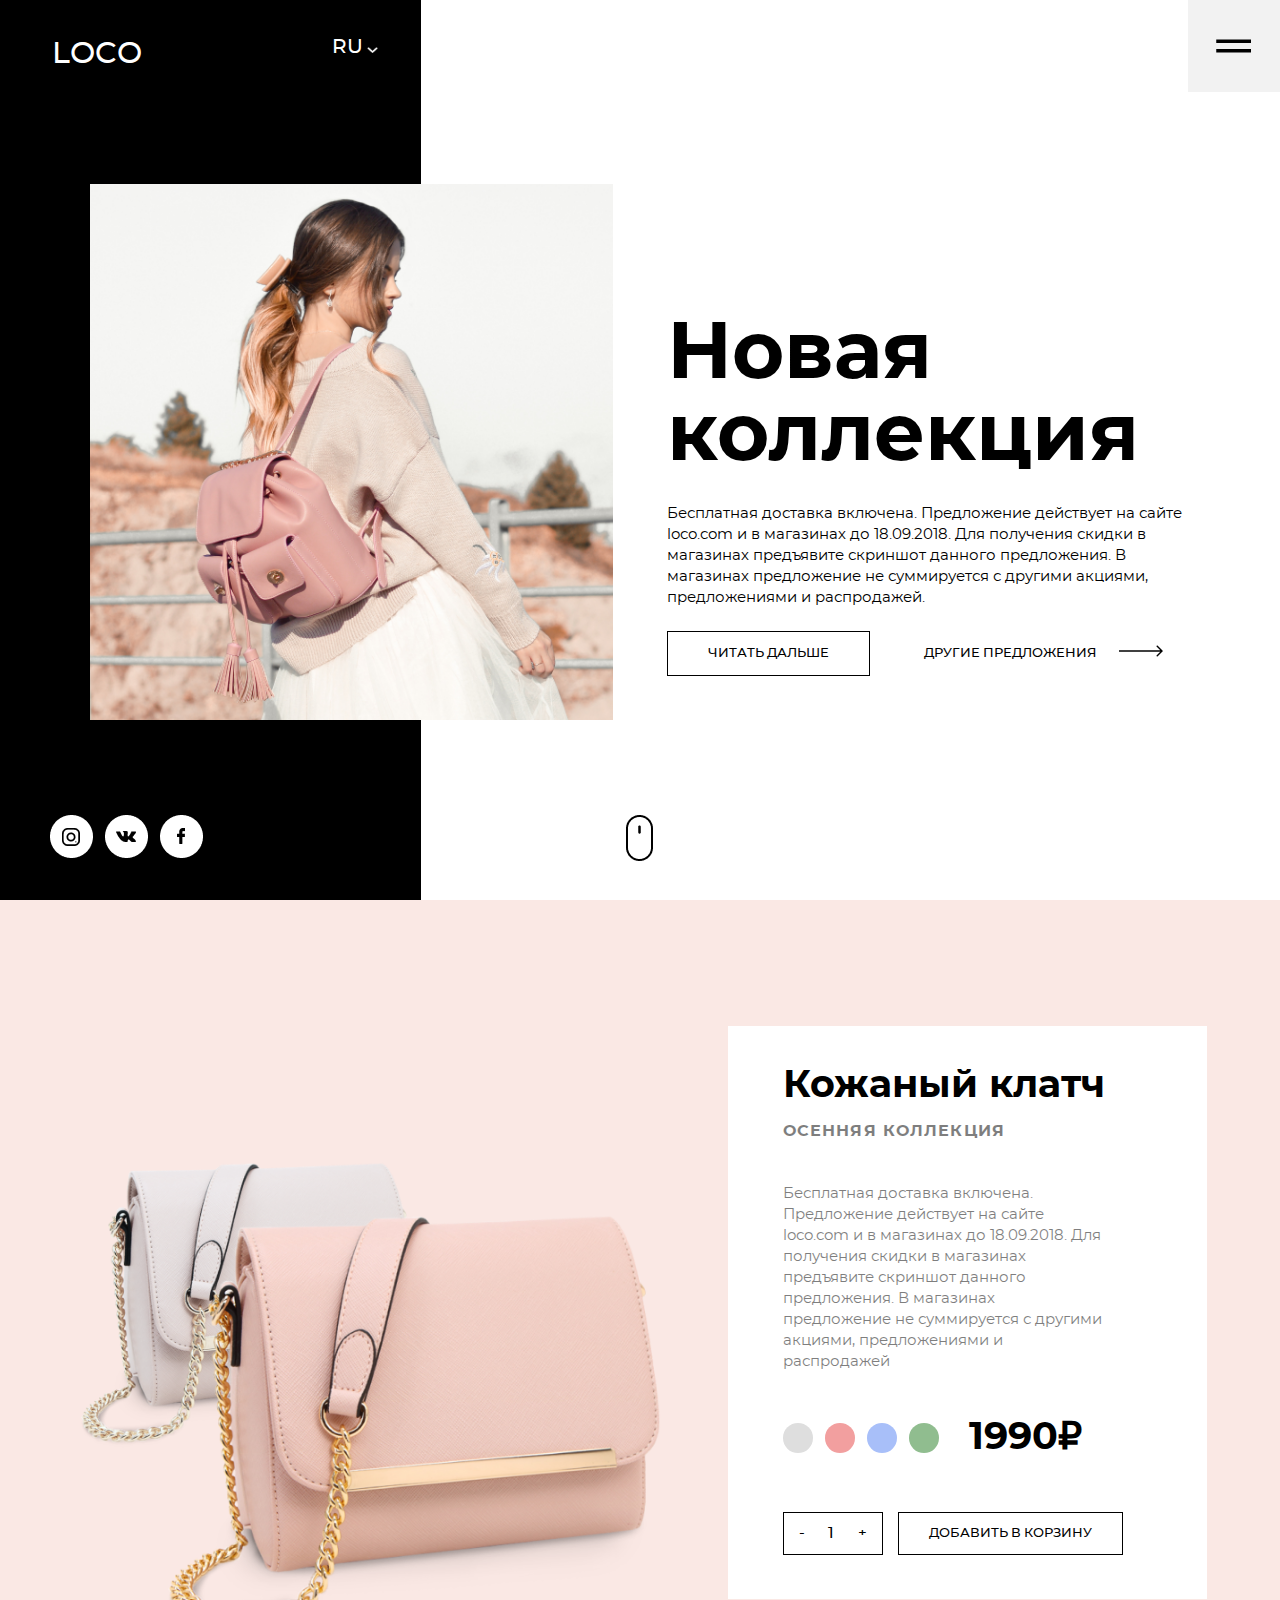
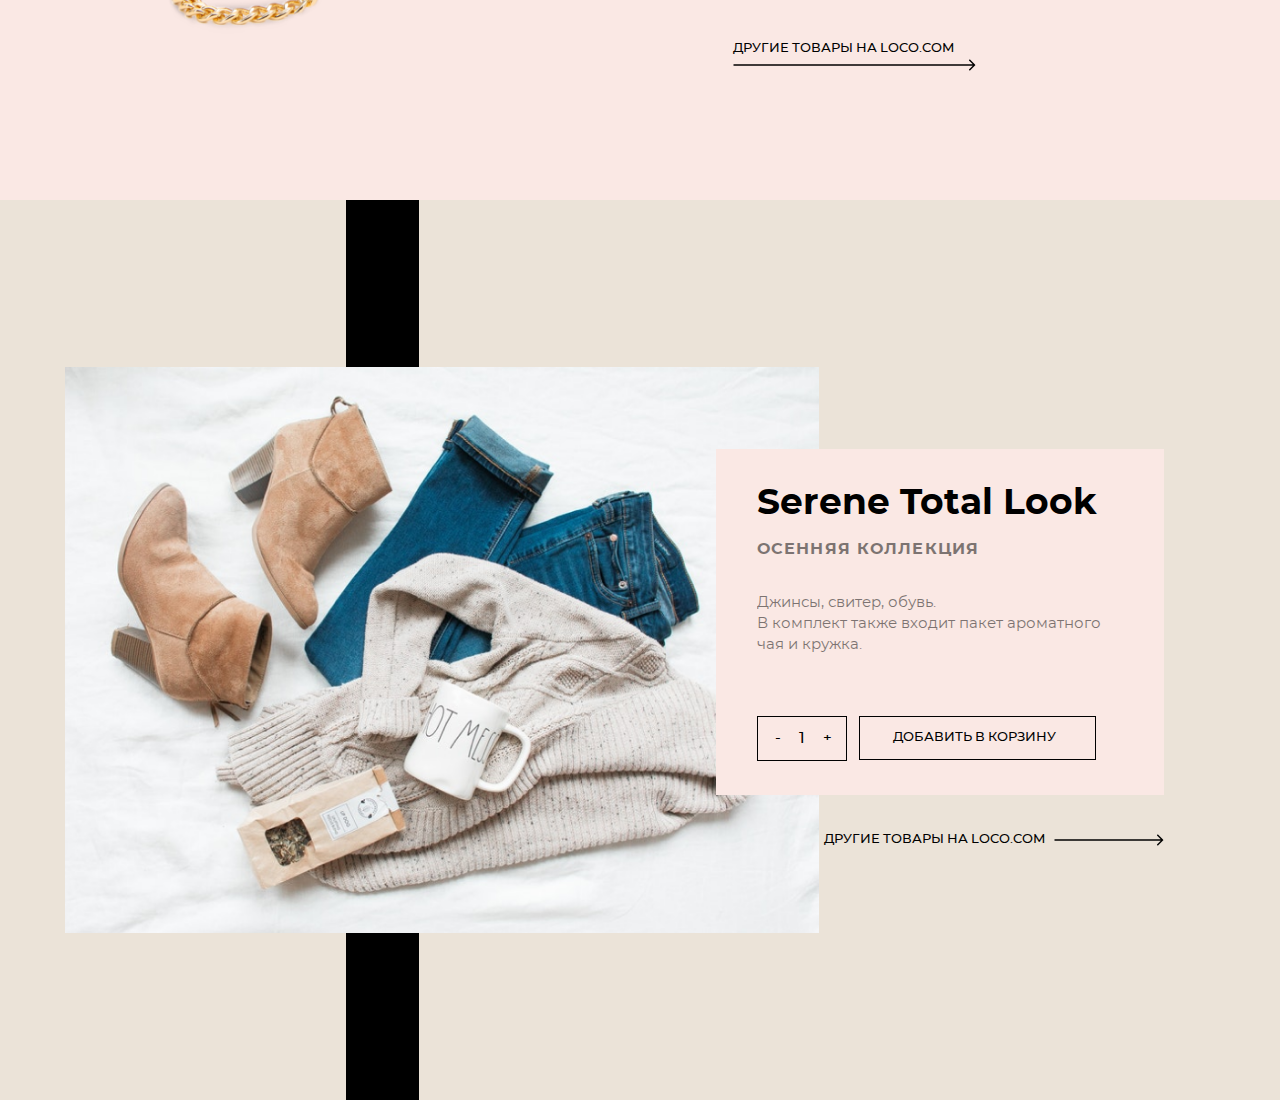
==== commit 69bdf3b1: "доработка кода" ====
--- a/index.html
+++ b/index.html
@@ -40,8 +40,7 @@
         </p>
         <div class="article-inner__anchor">
           <a href="#" class="article-inner__anchor-link anchor-link--border">ЧИТАТЬ ДАЛЬШЕ</a>
-          <a href="#" class="article-inner__anchor-link article-inner__anchor-links">ДРУГИЕ ПРЕДЛОЖЕНИЯ</a>
-          <a href="#" class="article-inner__anchor-arrow"><img src="./img/Vector%202.1.png" alt="arrow"></a>
+          <a href="#" class="article-inner__anchor-link article-inner__anchor-links">ДРУГИЕ ПРЕДЛОЖЕНИЯ <img src="./img/Vector%202.1.png" class="article-inner__anchor-arrow"></a>        
         </div>
         </div>
        </div>
@@ -86,9 +85,9 @@
     </div>
       <div class="content-description__input">
         <div class="content-description__number content-description__number--border">
-          <span class="content-description__number-minus">-</span>
+          <span class="content-description__numbers content-description__number-minus">-</span>
           <span class="content-description__number-1">1</span>
-          <span class="content-description__number-plus">+</span>
+          <span class="content-description__numbers content-description__number-plus">+</span>
         </div>
         <a href="#"class="contentsec-description__bag contentsec-description__bag--border">Добавить в корзину</a>
     </div>
@@ -118,9 +117,9 @@
           <br>В комплект также входит пакет ароматного чая и кружка.
           <div class="contents-description__input">
             <div class="contents-description__number contents-description__number--border">
-              <span class="contents-description__number-minus">-</span>
+              <span class="contents-description__numbers contents-description__number-minus">-</span>
               <span class="contents-description__number-1">1</span>
-              <span class="contents-description__number-plus">+</span>
+              <span class="contents-description__numbers contents-description__number-plus">+</span>
             </div>
             <a href="#"class="contentssec-description__bag contentssec-description__bag--border">Добавить в корзину</a>
             </div>
--- a/fonts.css
+++ b/fonts.css
@@ -1,26 +1,26 @@
 @font-face {
-    font-family: 'montserratbold';
-    src: url('./fonts/montserrat-bold-webfont.woff2') format('woff2'),
-         url('./fonts/montserrat-bold-webfont.woff') format('woff');
-    font-weight: 700;
-    font-style: normal;
-
+  font-family: 'montserratbold';
+  src:
+    url('./fonts/montserrat-bold-webfont.woff2') format('woff2'),
+    url('./fonts/montserrat-bold-webfont.woff') format('woff');
+  font-weight: 700;
+  font-style: normal;
 }
 
 @font-face {
-    font-family: 'montserratmedium';
-    src: url('./fonts/montserrat-medium-webfont.woff2') format('woff2'),
-         url('./fonts/montserrat-medium-webfont.woff') format('woff');
-    font-weight: 500;
-    font-style: normal;
-
+  font-family: 'montserratmedium';
+  src:
+    url('./fonts/montserrat-medium-webfont.woff2') format('woff2'),
+    url('./fonts/montserrat-medium-webfont.woff') format('woff');
+  font-weight: 500;
+  font-style: normal;
 }
 
 @font-face {
-    font-family: 'montserratregular';
-    src: url('./fonts/montserrat-regular-webfont.woff2') format('woff2'),
-         url('./fonts/montserrat-regular-webfont.woff') format('woff');
-    font-weight: normal;
-    font-style: normal;
-
+  font-family: 'montserratregular';
+  src:
+    url('./fonts/montserrat-regular-webfont.woff2') format('woff2'),
+    url('./fonts/montserrat-regular-webfont.woff') format('woff');
+  font-weight: normal;
+  font-style: normal;
 }
--- a/style.css
+++ b/style.css
@@ -1,28 +1,28 @@
 @font-face {
-    font-family: 'montserratbold';
-    src: url('./fonts/montserrat-bold-webfont.woff2') format('woff2'),
-         url('./fonts/montserrat-bold-webfont.woff') format('woff');
-    font-weight: 700;
-    font-style: normal;
-
+  font-family: 'montserratbold';
+  src:
+    url('./fonts/montserrat-bold-webfont.woff2') format('woff2'),
+    url('./fonts/montserrat-bold-webfont.woff') format('woff');
+  font-weight: 700;
+  font-style: normal;
 }
 
 @font-face {
-    font-family: 'montserratmedium';
-    src: url('./fonts/montserrat-medium-webfont.woff2') format('woff2'),
-         url('./fonts/montserrat-medium-webfont.woff') format('woff');
-    font-weight: 500;
-    font-style: normal;
-
+  font-family: 'montserratmedium';
+  src:
+    url('./fonts/montserrat-medium-webfont.woff2') format('woff2'),
+    url('./fonts/montserrat-medium-webfont.woff') format('woff');
+  font-weight: 500;
+  font-style: normal;
 }
 
 @font-face {
-    font-family: 'montserratregular';
-    src: url('./fonts/montserrat-regular-webfont.woff2') format('woff2'),
-         url('./fonts/montserrat-regular-webfont.woff') format('woff');
-    font-weight: normal;
-    font-style: normal;
-
+  font-family: 'montserratregular';
+  src:
+    url('./fonts/montserrat-regular-webfont.woff2') format('woff2'),
+    url('./fonts/montserrat-regular-webfont.woff') format('woff');
+  font-weight: normal;
+  font-style: normal;
 }
 
 img {
@@ -33,12 +33,10 @@
 body {
   margin: 0;
   padding: 0;
-
 }
 
 .wrapper {
   min-height: 100%;
-
 }
 
 .container {
@@ -47,19 +45,18 @@
   display: flex;
   flex-direction: column;
   max-width: 1440px;
-  padding:0 0 0 0;
+  min-width: 360px;
+  padding: 0;
   margin: 0 auto;
-
 }
 
 .article {
-   position: relative;
-   min-height: 900px;
-   display: flex;
-   flex-direction: column;
-   justify-content: space-between;
-   padding-bottom: 0;
-
+  position: relative;
+  min-height: 900px;
+  display: flex;
+  flex-direction: column;
+  justify-content: space-between;
+  padding-bottom: 0;
 }
 
 .article::before {
@@ -76,14 +73,11 @@
 
 .article__header {
   display: flex;
-  align-items: flex-start;
   padding-left: 52px;
   align-items: center;
-
 }
 
 .article-header__title {
-  color: white;
   color: white;
   margin-top: 0;
   padding-top: 36px;
@@ -94,13 +88,21 @@
   line-height: 37px;
   margin-right: 238px;
   align-items: center;
-
+}
+
+.article-header__language {
+  opacity: 1;
+  transition: opacity 0.2s leaner;
+}
+
+.article-header__language:hover {
+  opacity: 0.9;
 }
 
 .language {
   -webkit-appearance: none;
   border-style: none;
-  margin-right: 0px;
+  margin-right: 0;
   width: 31px;
   height: 25px;
   font-family: 'montserratmedium';
@@ -109,15 +111,13 @@
   font-size: 20px;
   line-height: 24px;
   text-align: right;
-  color: #FFFFFF;
+  color: #ffffff;
   background: none;
-
 }
 
 .article-header__arrow {
   width: 11px;
   height: 5.5px;
-
 }
 
 .article-header__burger {
@@ -128,7 +128,6 @@
   width: 92px;
   height: 92px;
   margin-left: auto;
-
 }
 
 .article__inner {
@@ -140,13 +139,11 @@
   margin-right: 50px;
   margin-bottom: 0px;
   align-self: center;
-
 }
 
 .article-inner__main-picture {
   width: 50%;
   margin-right: 54px;
-
 }
 
 .article-inner__content {
@@ -161,7 +158,6 @@
   font-size: 80px;
   line-height: 82px;
   margin-bottom: 26px;
-
 }
 
 .article-inner__text {
@@ -172,8 +168,7 @@
   font-size: 15px;
   line-height: 21px;
   margin-bottom: 35px;
-
-  }
+}
 
 .article-inner__anchor-link {
   font-family: 'montserratmedium';
@@ -183,27 +178,29 @@
   text-decoration: none;
   color: #000;
   align-items: center;
-
+  transition: opacity 0.2s leaner;
+}
+
+.article-inner__anchor-link:hover {
+  opacity: 0.7;
 }
 
 .anchor-link--border {
   border: 1.5px solid #000000;
   padding: 15px 40px;
   margin-right: 50px;
-
 }
 
 .article-inner__anchor-links {
   margin-right: 19px;
 }
 
- .article-inner__anchor-arrow {
-   margin-left: 0;
-   margin-top: 0;
-   width: 43px;
-   height: 0px;
-
-
+.article-inner__anchor-arrow {
+  margin-left: 19px;
+}
+
+.article-inner__anchor-arrow:hover {
+  opacity: 0.7;
 }
 
 .article__footer {
@@ -212,12 +209,10 @@
   justify-content: space-between;
   padding-left: 50px;
   padding-right: 205px;
-
 }
 
 .article-footer__btn {
   display: flex;
-
 }
 
 .btn-list {
@@ -226,45 +221,55 @@
   justify-content: center;
   width: 43px;
   height: 43px;
-  margin-right: 12px
-
+  margin-right: 12px;
+  transition: opacity 0.2s leaner;
+}
+
+.btn-list:hover {
+  opacity: 0.8;
 }
 
 .btn-list__facebook {
   margin-right: 0;
-
 }
 
 .scrollup-btn {
   width: 27px;
   height: 46px;
   margin-bottom: 39px;
-
+  transition: width 0.2s leaner;
+  transition: height 0.2s leaner;
+}
+
+.scrollup-btn:hover {
+  width: 33px;
+  height: 50px;
 }
 
 @media (max-width: 1350px) {
-    .article-header__title {
-        margin-right: 190px;
-    }
+  .article-header__title {
+    margin-right: 190px;
+  }
 }
 
 @media (max-width: 1200px) {
-.article-inner__anchor-arrow {
-  display: none;
-    }
-    .article-header__title {
-        margin-right: 170px;
-    }
+  .article-inner__anchor-arrow {
+    display: none;
+  }
+  .article-header__title {
+    margin-right: 170px;
+  }
 }
 
 @media (max-width: 1140px) {
-    .article-inner__title {
-        font-size: 70px;
-        line-height: 60px;
-    }
-    .language, .article-header__arrow {
-      display: none;
-    }
+  .article-inner__title {
+    font-size: 70px;
+    line-height: 60px;
+  }
+  .language,
+  .article-header__arrow {
+    display: none;
+  }
 }
 
 @media (max-width: 1050px) {
@@ -291,59 +296,61 @@
     width: 100%;
     height: auto;
     margin: 0;
-    }
+  }
   .article-inner__content {
     width: 100%;
     text-align: center;
     justify-content: center;
-    }
-  .article-inner__title{
+  }
+  .article-inner__title {
     font-size: 60px;
     line-height: 50px;
     height: auto;
-    }
+  }
   .article-inner__text {
     font-size: 14px;
     width: auto;
     justify-content: center;
     margin: 0 auto;
     margin-bottom: 60px;
-    }
+  }
   .article::before {
     display: none;
-    }
+  }
   .article-header__title {
     color: black;
     margin-right: 0;
-    }
+  }
   .article-inner__anchor {
     margin-bottom: 50px;
-    }
+  }
   .article__footer {
     justify-content: center;
     padding-right: 50px;
-   }
-  .scrollup-btn {
-    display: none;
-   }
-.article-header__burger{
-  width: 78px;
-  height: 78px;
-  }
-}
+ }
+ .scrollup-btn {
+   display: none;
+ }
+ .article-header__burger{
+   width: 78px;
+   height: 78px;
+ }
+}
+
 @media (max-width: 990px) {
-.article-inner__title {
-  font-size: 50px;
-}
-.article-inner__main-picture {
-  margin-bottom: 30px;
-  width: 100%;
-}
-}
+  .article-inner__title {
+    font-size: 50px;
+  }
+  .article-inner__main-picture {
+    margin-bottom: 30px;
+    width: 100%;
+  }
+}
+
 @media (max-width: 575px) {
   .article-inner__main-picture {
-  display: flex;
-  justify-content: center;
+    display: flex;
+    justify-content: center;
   }
   .main-picture__img {
     max-width: 100%
@@ -372,11 +379,13 @@
     line-height: 35px;
   }
 }
+
 @media (max-width: 479px){
   .main-picture__img {
     max-width: 100%
   }
 }
+
 @media (max-width: 375px){
   .article-header__burger {
     width: 70px;
@@ -402,7 +411,7 @@
     padding-bottom: 0;
     justify-content: center;
     min-height: auto;
-  }
+}
   .article__inner {
     position: relative;
     align-self: auto;
@@ -420,7 +429,6 @@
     background-size: cover;
     background-position: center;
     background-repeat: no-repeat;
-
   }
   .article-inner__title {
     position: absolute;
@@ -445,10 +453,9 @@
   justify-content: flex-end;
   align-items: center;
   padding-bottom: 0;
-  background: #FAE8E4;
+  background: #fae8e4;
   padding-right: 73px;
   padding-left: 73px;
-
 }
 
 .content__inner {
@@ -458,7 +465,6 @@
   margin: 0;
   align-self: center;
   justify-content: flex-end;
-
 }
 
 .content__picture {
@@ -469,10 +475,7 @@
   align-self: center;
   position: relative;
   margin-right: 66px;
-
-}
-
-.contentt-picture__bags {}
+}
 
 .contentt-picture__bag {
   display: none;
@@ -482,17 +485,15 @@
   width: 50%;
   max-width: 488px;
   height: auto;
-
 }
 
 .content-description__block {
-  background: #FFFFFF;
+  background: #ffffff;
   padding-top: 40px;
   padding-left: 55px;
   height: auto;
   padding: 40px, 65px, 44px, 55px;
   margin-bottom: 39px;
-
 }
 
 .content-description__title {
@@ -503,7 +504,6 @@
   line-height: 41px;
   margin-top: 0;
   margin-bottom: 17px;
-
 }
 
 .content-description__subtitle {
@@ -518,7 +518,6 @@
   text-transform: uppercase;
   margin-top: 0;
   margin-bottom: 64px;
-
 }
 
 .content-description__text {
@@ -533,20 +532,17 @@
   margin-top: 0;
   margin-bottom: 38px;
   margin-right: 65px;
-
 }
 
 .content-description__btn-color {
   display: flex;
   align-items: center;
-
 }
 
 .content-description__prise-color {
   display: flex;
   align-self: center;
   margin-bottom: 46px;
-
 }
 
 .content-description__btn {
@@ -557,34 +553,28 @@
   margin-right: 11.82px;
   transition: width .1s linear;
   transition: height .1s linear;
-
 }
 
 .content-description__btn_grey {
-  background: #DEDEDE;
-
+  background: #dedede;
 }
 
 .content-description__btn_red {
-  background: #F29F9F;
-
+  background: #f29f9f;
 }
 
 .content-description__btn_blue {
-  background: #A8BFF9;
-
+  background: #a8bff9;
 }
 
 .content-description__btn_green {
-  background: #90BD8F;
+  background: #90bd8f;
   margin-right: 68.82px;
-
 }
 
 .content-description__btn:hover {
   width: 38px;
   height: 38px;
-
 }
 
 .content-description__price {
@@ -594,20 +584,16 @@
   font-size: 40px;
   line-height: 56px;
   margin-right: 75px;
-
 }
 
 .content-description__input {
   display: flex;
   flex-direction: row;
-
-}
-
-.content-description__inp {}
+  cursor: pointer;
+}
 
 .content-description__number {
  width: 100px;
-
  box-sizing: border-box;
  margin-right: 15px;
  display: flex;
@@ -619,7 +605,6 @@
  font-weight: 500;
  font-size: 15px;
  margin-bottom: 44px;
-
 }
 
 .content-description__number--border {
@@ -630,7 +615,15 @@
   position: relative;
   margin-right: 20px;
   margin-left: 20px;
-
+}
+
+.content-description__numbers {
+  font-size: 15px;
+  transition: font-size 0.1s leaner;
+}
+
+.content-description__numbers:hover {
+  font-size: 19px;
 }
 
 .contentsec-description__bag {
@@ -645,18 +638,26 @@
   vertical-align: top;
   margin-bottom: 44px;
   box-sizing: border-box;
-
+  transition: opacity 0.2s leaner;
+}
+
+.contentsec-description__bag:hover {
+  opacity: 0.7;
 }
 
 .contentsec-description__bag--border {
   border: 1.5px solid #000000;
   padding: 14px 49px 15px 41px;
-
 }
 
 .content__anchor {
  padding-left: 5px;
  align-self: center;
+ transition: opacity 0.2s leaner;
+}
+
+.content__anchor:hover {
+  opacity: 0.7;
 }
 
 .content__anchor-link {
@@ -669,7 +670,6 @@
   font-size: 13px;
   line-height: 16px;
   margin-right: 9px;
-
 }
 
 .contents {
@@ -678,10 +678,9 @@
   display: flex;
   align-items: center;
   padding-bottom: 0;
-  background: #EBE3D8;
+  background: #ebe3d8;
   padding-left: 88px;
   padding-right: 88px;
-
 }
 
 .contents::before {
@@ -694,7 +693,6 @@
   width: 73px;
   height: 100%;
   background-color: black;
-
 }
 
 .contents__inner {
@@ -714,11 +712,6 @@
   display: flex;
   align-items: center;
   align-self: center;
-
-}
-
-.content-picture__autumn-clothes {
-
 }
 
 .contents__description {
@@ -726,21 +719,18 @@
   width: 40%;
   max-width: 475px;
   height: auto;
-  /*transform: translateX(153%);*/
   right: 116px;
   z-index: 2;
-
 }
 
 .contents__description-block {
   max-width: 475px;
-  background: #FAE8E4;
+  background: #fae8e4;
   padding-top: 34px;
   padding-left: 47px;
   padding-right: 53px;
   height: auto;
   margin-bottom: 39px;
-
 }
 
 .contents-description__title {
@@ -751,7 +741,6 @@
   line-height: 41px;
   margin-top: 0;
   margin-bottom: 17px;
-
 }
 
 .contents-description__subtitle {
@@ -766,7 +755,6 @@
   text-transform: uppercase;
   margin-top: 0;
   margin-bottom: 35px;
-
 }
 
 .contents-description__text {
@@ -780,17 +768,12 @@
   opacity: 0.5;
   margin-top: 0;
   margin-bottom: 61px;
-
 }
 
 .contents-description__input {
   display: flex;
   flex-direction: row;
-
-}
-
-.contents-description__inp{
-
+  cursor: pointer;
 }
 
 .contents-description__number {
@@ -806,7 +789,6 @@
  font-style: normal;
  font-weight: 500;
  font-size: 15px;
-
 }
 
 .contents-description__number--border {
@@ -817,7 +799,15 @@
   position: relative;
   margin-right: 20px;
   margin-left: 20px;
-
+}
+
+.contents-description__numbers {
+  font-size: 15px;
+  transition: font-size 0.1s leaner;
+}
+
+.contents-description__numbers:hover {
+  font-size: 20px;
 }
 
 .contentssec-description__bag {
@@ -830,15 +820,17 @@
   display: inline-block;
   text-transform: uppercase;
   vertical-align: top;
-  
-
+  transition: opacity 0.2s leaner;
+}
+
+.contentssec-description__bag:hover {
+  opacity: 0.7;
 }
 
 .contentssec-description__bag--border {
   border: 1.5px solid #000000;
   padding: 14px 49px 15px 41px;
   margin-bottom: 44px;
-
 }
 
 .contents__anchor {
@@ -846,7 +838,11 @@
  justify-content: flex-end;
  align-self: center;
  z-index: 2;
-
+ transition: opacity 0.2s leaner;
+}
+
+.contents__anchor:hover {
+  opacity: 0.7;
 }
 
 .contents__anchor-link {
@@ -859,7 +855,6 @@
   font-size: 13px;
   line-height: 16px;
   margin-right: 9px;
-
 }
 
 @media (max-width: 1370px) {
@@ -874,7 +869,7 @@
     margin-right: 55px;
   }
   .content-description__btn_green {
-    margin-right: 30px;
+  margin-right: 30px;
   }
   .content-description__price {
     font-size: 38px;
@@ -890,7 +885,7 @@
   }
   .content-description__number {
     padding: 13px 15px 13px 15px;
-    }
+  }
   .content-description__number-1 {
     margin-right: 12px;
     margin-left: 12px;
@@ -899,6 +894,7 @@
     padding-right: 50px;
   }
 }
+
 @media (max-width: 1040px) {
   .content {
     height: auto;
@@ -912,7 +908,7 @@
     max-width: 700px;
     min-height: 450px;
     padding-top: 60px;
-}
+  }
   .content__description {
     width: 100%;
     max-width: 650px;
@@ -938,14 +934,14 @@
     justify-content: center;
     margin-bottom:
   }
-  .content__anchor-link, .content__anchor-arrow {
+  .content__anchor-link,
+  .content__anchor-arrow {
     display: none;
   }
   .content-description__title {
     font-size: 40px;
     line-height: 41px;
   }
-
   .content-description__text {
     font-size: 15px;
     margin-bottom: 35px;
@@ -968,6 +964,7 @@
     padding: 14px 49px 15px 41px;
   }
 }
+
 @media (max-width: 770px) {
   .content__picture {
     max-width: 500px;
@@ -987,6 +984,7 @@
     margin-right: 0;
   }
 }
+
 @media (max-width: 640px) {
   .contentsec-description__bag--border {
     padding: 14px 30px 13px 30px;
@@ -994,7 +992,7 @@
   .content-description__number {
     padding: 13px 15px 13px 15px;
     height: 43px;
-    }
+  }
   .content-description__number-1 {
     margin-right: 12px;
     margin-left: 12px;
@@ -1005,6 +1003,7 @@
     justify-content: space-between;
   }
 }
+
 @media (max-width: 610px) {
   .content-description__number {
     display: none;
@@ -1034,6 +1033,7 @@
     margin-right: 0;
   }
 }
+
 @media (max-width: 550px) {
   .content-description__price {
     font-size: 21px;
@@ -1068,6 +1068,7 @@
     padding-right: 55px;
   }
 }
+
 @media (max-width: 420px){
   .content-description__btn {
     width: 23.35px;
@@ -1083,6 +1084,7 @@
     padding: 15.59px 29px 0px 29px;
   }
 }
+
 @media (max-width: 390px) {
   .content {
     padding-left: 29px;
@@ -1136,14 +1138,12 @@
     padding: 10px 27px 10px 48px;
   }
   .content-description__block {
-    margin-bottom: 0px;
+    margin-bottom: 0;
   }
   .content-description {
     margin-bottom: 0;
   }
 }
-
-
 
 @media (max-width: 1330px){
   .contents__picture {
@@ -1169,10 +1169,10 @@
     padding-left: 41px;
   }
   .contents-description__number {
-   width: 90px;
-   min-height: 45px;
-   margin-right: 12px;
-   padding: 12px 14px 12px 17px;
+    width: 90px;
+    min-height: 45px;
+    margin-right: 12px;
+    padding: 12px 14px 12px 17px;
   }
   .contents-description__number-1 {
     margin-right: 17px;
@@ -1186,12 +1186,14 @@
     font-size: 36px;
   }
 }
+
 @media (max-width: 1210px) {
   .contents__description-block {
     padding-left: 30px;
     padding-right: 27px;
   }
 }
+
 @media (max-width: 1138px) {
   .contentssec-description__bag--border {
     padding: 14px 30px 15px 26px;
@@ -1214,6 +1216,7 @@
     margin-bottom: 30px;
   }
 }
+
 @media (max-width: 1040px) {
   .contents {
     display: flex;
@@ -1226,7 +1229,7 @@
     max-width: 700px;
     height: auto;
     padding-top: 70px;
-}
+  }
   .contents::before {
     width: 55px;
   }
@@ -1259,6 +1262,7 @@
     margin-right: 26px;
   }
 }
+
 @media (max-width: 915px) {
   .contents__anchor {
     position: absolute;
@@ -1271,6 +1275,7 @@
     margin-bottom: 60px;
   }
 }
+
 @media (max-width: 700px) {
   .contents__description {
     width: 100%;
@@ -1304,6 +1309,7 @@
     width: 50px;
   }
 }
+
 @media (max-width: 630px) {
   .contents__description {
     max-width: 380px;
@@ -1323,6 +1329,7 @@
     transform: translateX(70%);
   }
 }
+
 @media (max-width: 570px) {
   .contentssec-description__bag {
     width: 193.2px;
@@ -1348,8 +1355,8 @@
     padding-right: 26px;
     min-height: auto;
   }
-  .contents__inner {
-}
+}
+
 @media (max-width: 530px) {
   .contents__description {
     max-width: 340px;
@@ -1360,6 +1367,7 @@
     max-width: 170px;
   }
 }
+
 @media (max-width: 470px) {
   .contents__description {
     max-width: 330px;
@@ -1406,6 +1414,7 @@
     padding-right: 12px;
   }
 }
+
 @media (max-width: 410px) {
   .contents__picture {
     max-width: 387px;
@@ -1416,5 +1425,4 @@
   .contents__inner {
     margin-top: 34px;
   }
-
-}
+}
